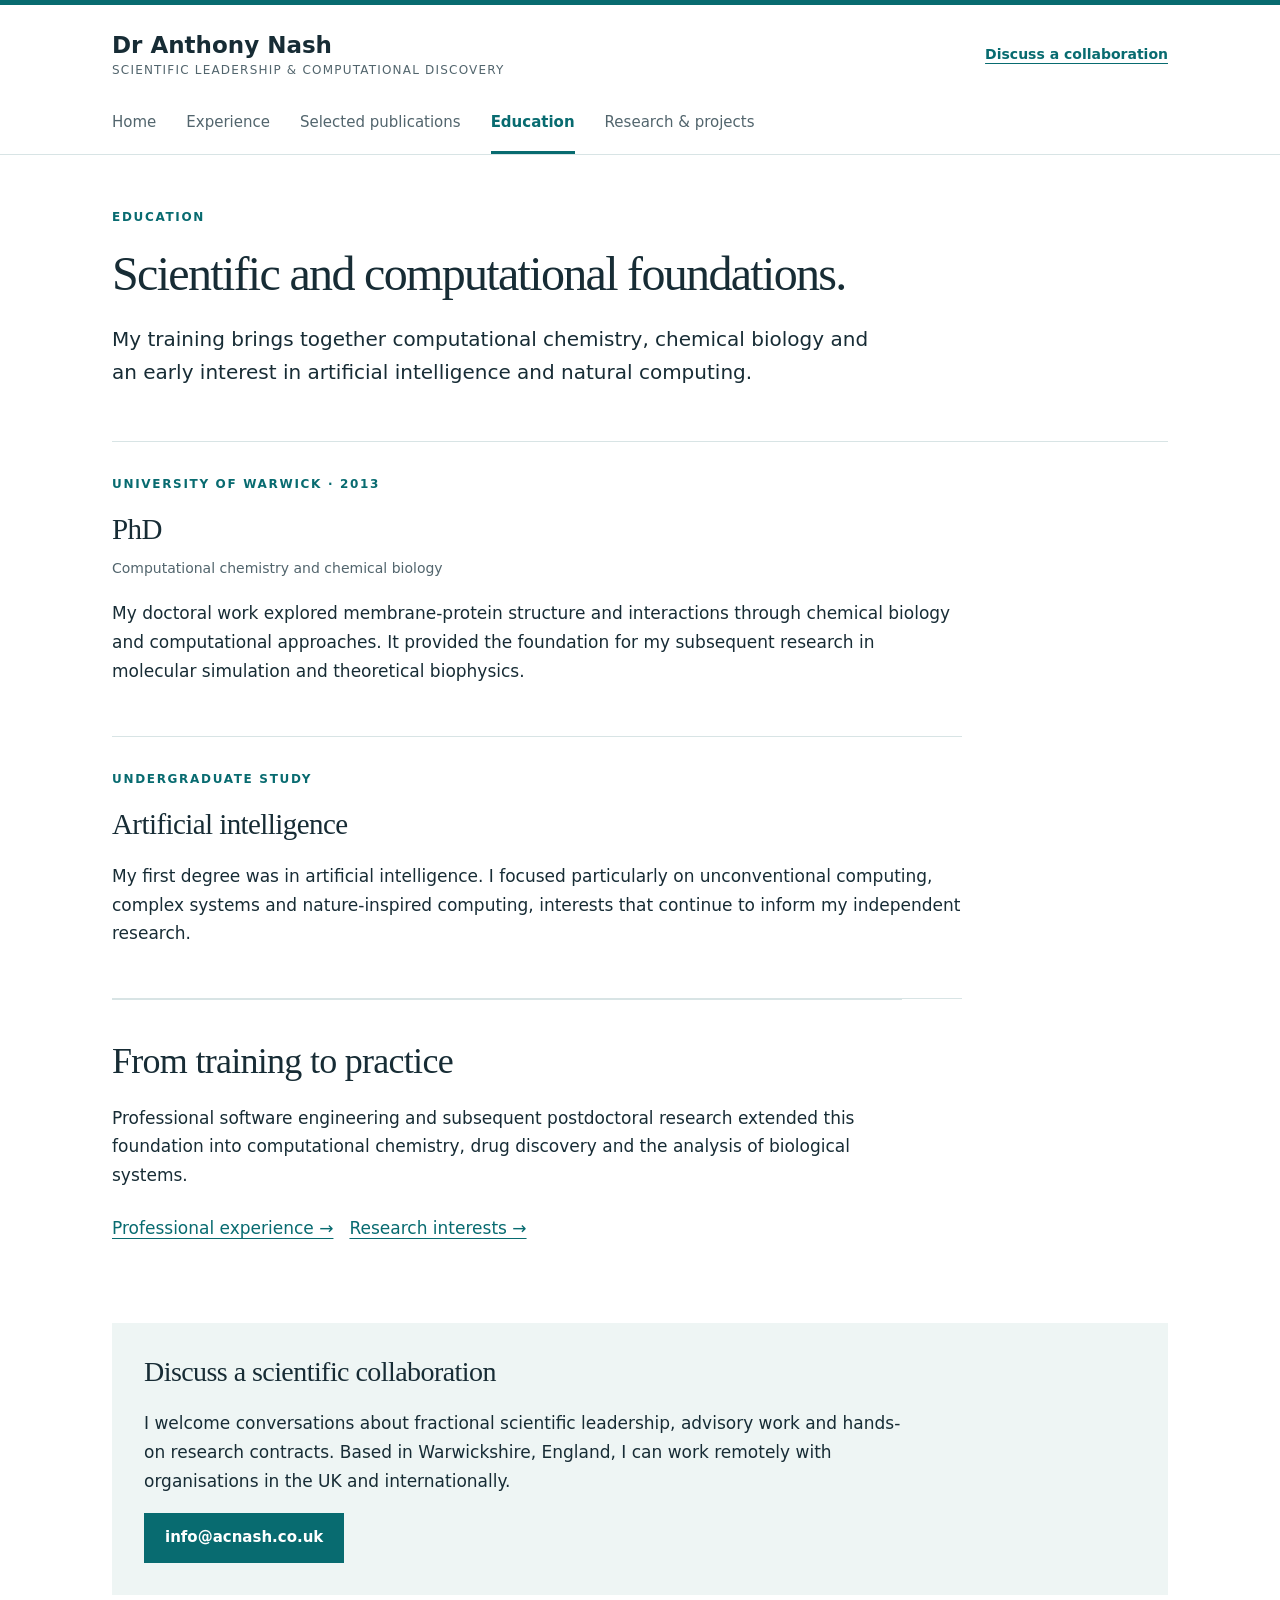
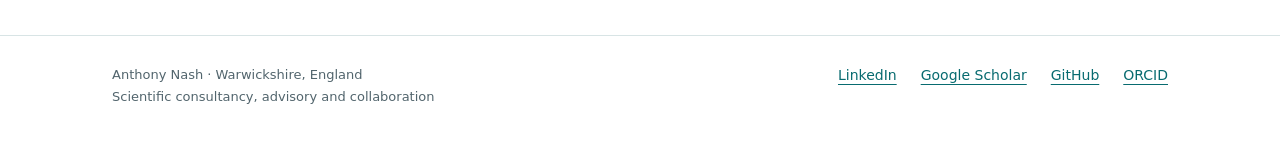
==== education.html @ c93e194e "Restructure research homepage into professional CV portfolio" ====
<!doctype html>
<html lang="en-GB"><head><meta charset="utf-8"><meta name="viewport" content="width=device-width, initial-scale=1">
<meta name="google-site-verification" content="pUQUqC7unUI2fWtByzZLzYiBhMAr6poU5VL-ZXD7ToI">
<title>Education | Dr Anthony Nash</title><meta name="description" content="Education and scientific foundations of Dr Anthony Nash: Warwick PhD, computational chemistry, chemical biology and artificial intelligence.">
<link rel="canonical" href="https://acnash.github.io/education.html"><link rel="stylesheet" href="assets/site.css">
<meta property="og:title" content="Education | Dr Anthony Nash"><meta property="og:description" content="Education and scientific foundations of Dr Anthony Nash: Warwick PhD, computational chemistry, chemical biology and artificial intelligence."><meta property="og:type" content="website"><meta property="og:url" content="https://acnash.github.io/education.html">
</head><body><a class="skip" href="#main">Skip to content</a>
<header class="site-header"><div class="wrap"><div class="topline"><a class="brand" href="index.html">Dr Anthony Nash<small>Scientific leadership &amp; computational discovery</small></a><a class="contact-link" href="mailto:info@acnash.co.uk">Discuss a collaboration</a></div><nav class="primary-nav" aria-label="Main navigation"><a href="index.html">Home</a><a href="experience.html">Experience</a><a href="publications.html">Selected publications</a><a href="education.html" aria-current="page">Education</a><a href="research.html">Research & projects</a></nav></div></header>
<main class="wrap" id="main"><header class="page-intro"><p class="eyebrow">Education</p><h1>Scientific and computational foundations.</h1><p class="lead">My training brings together computational chemistry, chemical biology and an early interest in artificial intelligence and natural computing.</p></header><article class="education-record"><p class="eyebrow">University of Warwick · 2013</p><h2>PhD</h2><p class="meta">Computational chemistry and chemical biology</p><p>My doctoral work explored membrane-protein structure and interactions through chemical biology and computational approaches. It provided the foundation for my subsequent research in molecular simulation and theoretical biophysics.</p></article><article class="education-record"><p class="eyebrow">Undergraduate study</p><h2>Artificial intelligence</h2><p>My first degree was in artificial intelligence. I focused particularly on unconventional computing, complex systems and nature-inspired computing, interests that continue to inform my independent research.</p></article><section class="section reading"><h2>From training to practice</h2><p>Professional software engineering and subsequent postdoctoral research extended this foundation into computational chemistry, drug discovery and the analysis of biological systems.</p><div class="actions"><a href="experience.html">Professional experience →</a><a href="research.html">Research interests →</a></div></section><section class="contact-panel" id="contact"><h2>Discuss a scientific collaboration</h2><p>I welcome conversations about fractional scientific leadership, advisory work and hands-on research contracts. Based in Warwickshire, England, I can work remotely with organisations in the UK and internationally.</p><a class="button" href="mailto:info@acnash.co.uk">info@acnash.co.uk</a></section></main>
<footer class="site-footer"><div class="wrap"><p>Anthony Nash · Warwickshire, England<br>Scientific consultancy, advisory and collaboration</p><div class="profiles"><a href="https://www.linkedin.com/in/dr-anthony-nash-7050078/">LinkedIn</a><a href="https://scholar.google.com/citations?user=MZcEEh0AAAAJ&amp;hl=en">Google Scholar</a><a href="https://github.com/acnash">GitHub</a><a href="https://orcid.org/0000-0001-8212-0302">ORCID</a></div></div></footer>
</body></html>
---- assets/site.css ----
:root{color-scheme:light;--ink:#172c35;--muted:#52656d;--teal:#086b70;--line:#d8e4e5;--wash:#eef5f4;--paper:#fff;--serif:Georgia,'Times New Roman',serif;--sans:system-ui,-apple-system,'Segoe UI',sans-serif}
*{box-sizing:border-box}html{scroll-padding-top:120px}body{margin:0;background:var(--paper);color:var(--ink);font:17px/1.7 var(--sans)}a{color:var(--teal);text-underline-offset:4px}a:hover{color:#123e47}a:focus-visible,button:focus-visible{outline:3px solid #a95420;outline-offset:5px}p{margin:0 0 18px}h1,h2,h3{font-weight:500;line-height:1.2;margin:0 0 20px}h1,h2{font-family:var(--serif)}h1{font-size:clamp(36px,5vw,59px);letter-spacing:-.035em}h2{font-size:clamp(28px,3vw,36px);letter-spacing:-.02em}h3{font-size:21px;font-weight:650;line-height:1.4}ul{padding-left:22px}li{margin-bottom:9px}.wrap{max-width:1120px;margin:auto;padding:0 32px}.site-header{background:#fff;border-top:5px solid var(--teal);border-bottom:1px solid var(--line)}.topline{display:flex;align-items:center;justify-content:space-between;gap:24px;padding-top:24px;padding-bottom:20px}.brand{text-decoration:none;color:var(--ink);font:600 23px/1.4 var(--sans)}.brand small{display:block;font:12px/1.6 var(--sans);letter-spacing:.1em;text-transform:uppercase;color:var(--muted)}.contact-link{font-size:14px;font-weight:600}.primary-nav{display:flex;flex-wrap:wrap;gap:8px 30px;padding-bottom:0}.primary-nav a{font-size:15px;text-decoration:none;padding:10px 0 15px;border-bottom:3px solid transparent;color:var(--muted)}.primary-nav a:hover{color:var(--teal)}.primary-nav a[aria-current=page]{border-color:var(--teal);color:var(--teal);font-weight:700}.skip{position:absolute;left:20px;top:-100px;background:white;padding:12px;z-index:10}.skip:focus{top:8px}.hero{display:grid;grid-template-columns:minmax(0,1.7fr) minmax(230px,1fr);gap:64px;padding:64px 0 52px;align-items:start}.eyebrow{font-size:12px;text-transform:uppercase;letter-spacing:.14em;color:var(--teal);font-weight:700;margin-bottom:18px}.lead{font-size:20px;line-height:1.65;max-width:760px}.hero aside{background:var(--wash);padding:28px 30px;border-top:3px solid var(--teal)}.hero aside h2{font-size:27px}.hero aside p{font-size:15px}.hero aside dl{margin:0}.hero aside dt{font-size:12px;text-transform:uppercase;letter-spacing:.07em;color:var(--muted);margin-top:19px}.hero aside dd{font-size:17px;margin:4px 0 0;font-weight:600}.actions{display:flex;gap:16px;align-items:center;flex-wrap:wrap;margin-top:24px}.button{display:inline-block;background:var(--teal);color:white;text-decoration:none;padding:11px 20px;font-size:15px;font-weight:600;border:1px solid var(--teal)}.button:hover{background:#134d53;color:white}.button.secondary{background:transparent;color:var(--teal)}.section{padding:40px 0;border-top:1px solid var(--line)}.section-heading{display:flex;align-items:baseline;justify-content:space-between;gap:22px}.section-heading a{font-size:14px;white-space:nowrap}.columns{display:grid;grid-template-columns:repeat(3,minmax(0,1fr));gap:32px}.columns p{font-size:16px}.columns h3{font-size:19px}.number{font-size:12px;color:var(--teal);font-weight:700;letter-spacing:.1em;display:block;margin-bottom:12px}.feature{display:grid;grid-template-columns:1fr 1fr;gap:40px;align-items:start}.feature h3{font:500 27px/1.35 var(--serif)}.feature p{font-size:16px}.meta{font-size:14px!important;color:var(--muted)}video{display:block;width:100%;height:auto;background:#071426;border-radius:2px}figure{margin:0}figcaption{font-size:13px;color:var(--muted);line-height:1.6;margin-top:12px}.profiles{display:flex;gap:12px 24px;flex-wrap:wrap;font-size:14px}.page-intro{padding:52px 0 34px;border-bottom:1px solid var(--line)}.page-intro h1{font-size:48px}.page-intro p{max-width:780px}.role{display:grid;grid-template-columns:240px 1fr;gap:40px;padding:32px 0;border-bottom:1px solid var(--line)}.role h3{margin-bottom:8px}.role .organisation{font-size:16px;color:var(--teal);font-weight:650}.role .role-note{font-size:14px;color:var(--muted)}.role p:last-child,.role ul:last-child{margin-bottom:0}.role ul{margin-top:12px}.section-label{padding-top:42px;font-size:27px}.reading{max-width:790px}.publication-list{list-style:none;padding:0;margin:0}.publication-list li{display:grid;grid-template-columns:62px 1fr;gap:22px;padding:29px 0;border-bottom:1px solid var(--line);margin:0}.pub-num{font:26px var(--serif);color:#7b9298;padding-top:6px}.publication-list h2{font-size:25px;margin:10px 0 12px;line-height:1.35}.publication-list h2 a{color:var(--ink);text-decoration:none}.publication-list h2 a:hover{text-decoration:underline;color:var(--teal)}.publication-list p{margin-bottom:10px;font-size:16px}.pub-top{display:flex;gap:12px;flex-wrap:wrap;align-items:center;font-size:14px;color:var(--muted)}.badge{display:inline-block;background:var(--wash);color:#075359;font-size:12px;padding:3px 9px;font-weight:650}.publication-list .authors{font-size:14px;color:var(--muted)}.paper-link{font-size:14px;font-weight:600}.research-block{padding:32px 0;border-bottom:1px solid var(--line)}.research-block h2{font-size:29px}.research-block p{max-width:820px}.wide-video{max-width:900px;margin:28px 0}.contact-panel{padding:32px;background:var(--wash);margin:40px 0}.contact-panel h2{font-size:28px}.contact-panel p{max-width:760px}.site-footer{border-top:1px solid var(--line);padding:28px 0 38px;font-size:13px;color:var(--muted);margin-top:24px}.site-footer .wrap{display:flex;justify-content:space-between;gap:24px;flex-wrap:wrap}.site-footer p{margin:0}.quiet{color:var(--muted);font-size:14px}.education-record{padding:32px 0;border-bottom:1px solid var(--line);max-width:850px}.education-record h2{font-size:29px}.education-record .meta{margin-top:-10px}.anchor-target{scroll-margin-top:20px}
@media(max-width:800px){.hero{gap:28px;grid-template-columns:1.4fr 1fr}.role{grid-template-columns:190px 1fr;gap:24px}.columns{gap:20px}.feature{gap:26px}.wrap{padding:0 24px}}
@media(max-width:620px){body{font-size:16px}.wrap{padding:0 21px}.topline{align-items:start;padding-top:19px;gap:12px}.brand{font-size:21px}.brand small{font-size:10px;letter-spacing:.07em}.contact-link{font-size:12px;max-width:95px;text-align:right}.primary-nav{gap:0 22px}.primary-nav a{font-size:14px;padding:10px 0}.hero{grid-template-columns:1fr;padding-top:36px;gap:28px}.hero h1{font-size:39px}.hero aside{padding:22px}.lead{font-size:18px}.columns,.feature,.role{grid-template-columns:1fr}.columns{gap:18px}.section{padding:30px 0}.section-heading{display:block}.section-heading a{display:inline-block;margin-bottom:18px}.page-intro{padding-top:36px}.page-intro h1{font-size:38px}.role{gap:10px;padding:25px 0}.role h3{margin-bottom:3px}.publication-list li{grid-template-columns:30px 1fr;gap:12px}.publication-list h2{font-size:22px}.pub-num{font-size:21px}.contact-panel{padding:24px}.site-footer .wrap{gap:15px}}
@media(prefers-reduced-motion:reduce){html{scroll-behavior:auto}}
@media print{.primary-nav,.contact-link,.actions,.skip,video{display:none}.wrap{max-width:none;padding:0}.site-header{border-top:0}.hero{padding:24px 0}.section,.role{break-inside:avoid}a{color:#111;text-decoration:none}body{font-size:11pt}.site-footer{font-size:9pt}.page-intro h1{font-size:30pt}}
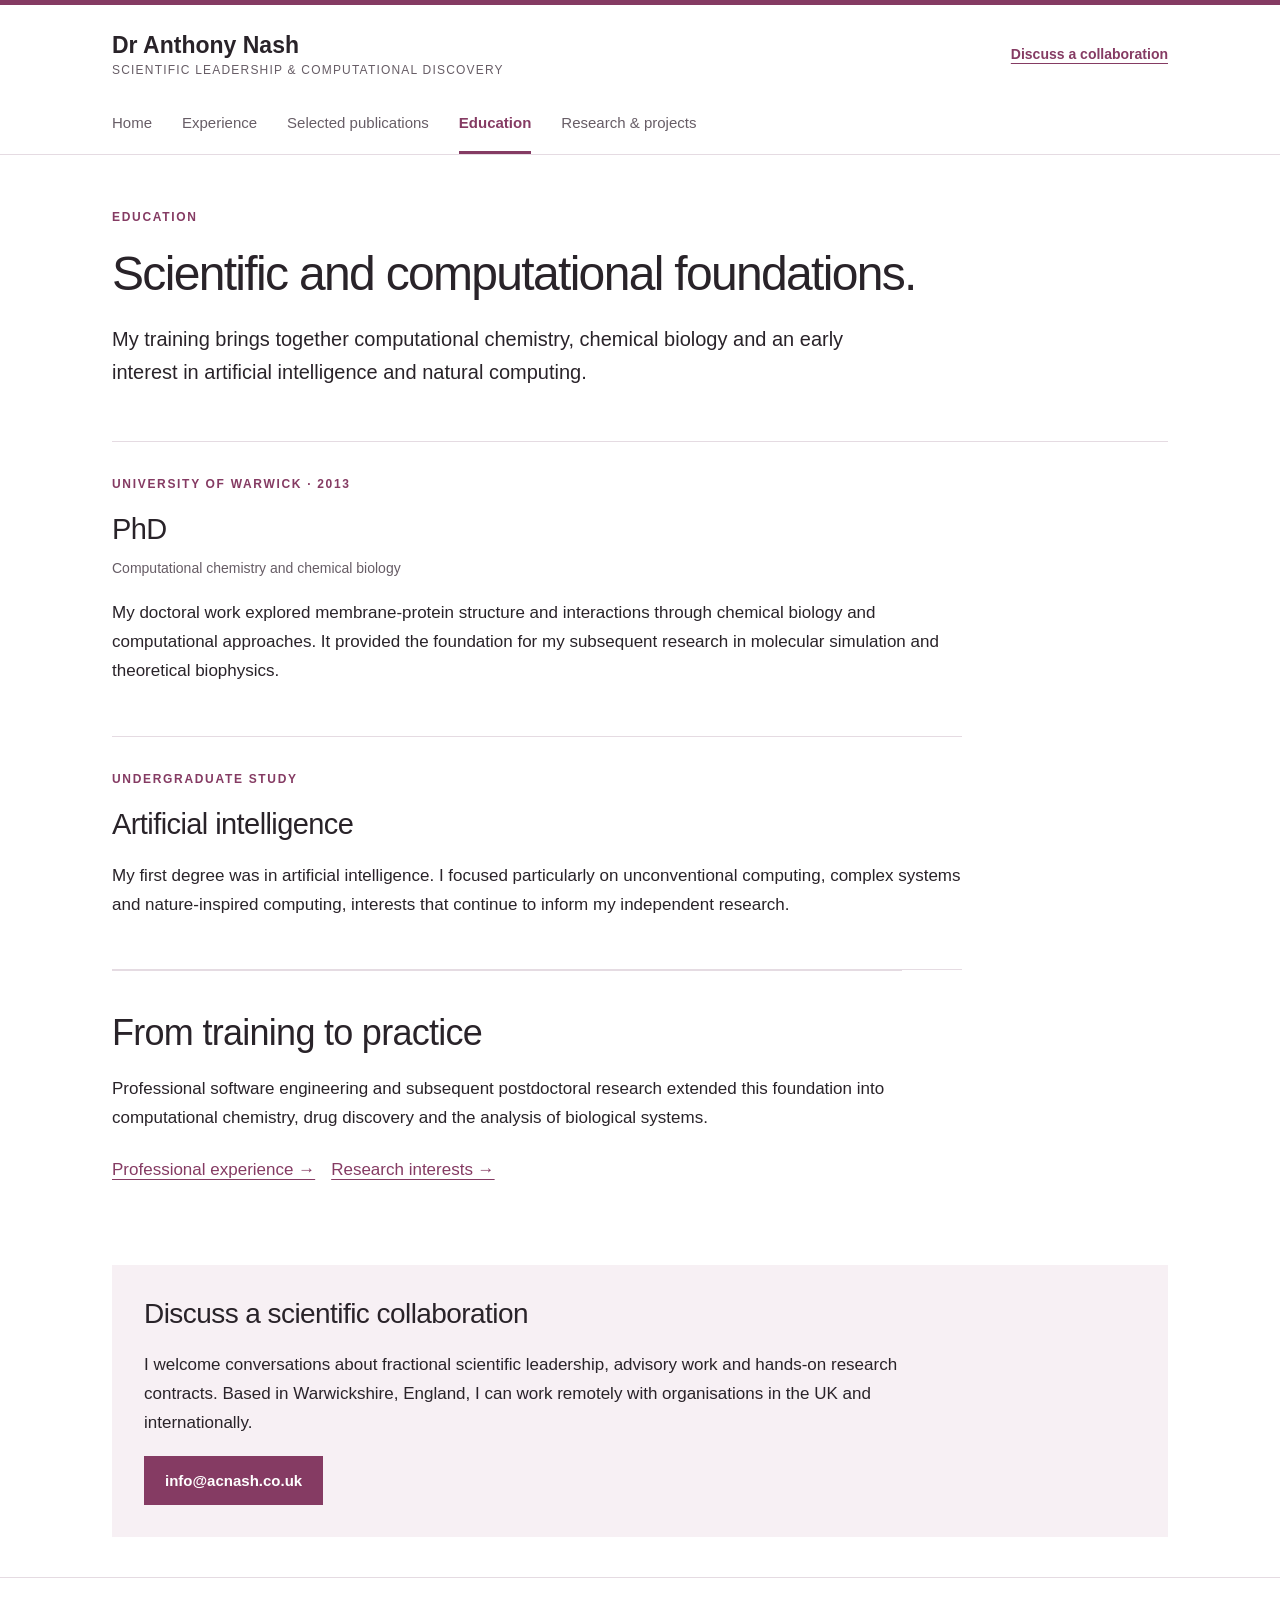
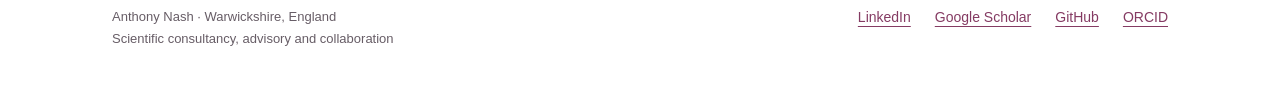
==== commit 3c42b66f: "Refresh cached styles across portfolio pages" ====
--- a/education.html
+++ b/education.html
@@ -2,7 +2,7 @@
 <html lang="en-GB"><head><meta charset="utf-8"><meta name="viewport" content="width=device-width, initial-scale=1">
 <meta name="google-site-verification" content="pUQUqC7unUI2fWtByzZLzYiBhMAr6poU5VL-ZXD7ToI">
 <title>Education | Dr Anthony Nash</title><meta name="description" content="Education and scientific foundations of Dr Anthony Nash: Warwick PhD, computational chemistry, chemical biology and artificial intelligence.">
-<link rel="canonical" href="https://acnash.github.io/education.html"><link rel="stylesheet" href="assets/site.css">
+<link rel="canonical" href="https://acnash.github.io/education.html"><link rel="stylesheet" href="assets/site.css?v=20261117-plum">
 <meta property="og:title" content="Education | Dr Anthony Nash"><meta property="og:description" content="Education and scientific foundations of Dr Anthony Nash: Warwick PhD, computational chemistry, chemical biology and artificial intelligence."><meta property="og:type" content="website"><meta property="og:url" content="https://acnash.github.io/education.html">
 </head><body><a class="skip" href="#main">Skip to content</a>
 <header class="site-header"><div class="wrap"><div class="topline"><a class="brand" href="index.html">Dr Anthony Nash<small>Scientific leadership &amp; computational discovery</small></a><a class="contact-link" href="mailto:info@acnash.co.uk">Discuss a collaboration</a></div><nav class="primary-nav" aria-label="Main navigation"><a href="index.html">Home</a><a href="experience.html">Experience</a><a href="publications.html">Selected publications</a><a href="education.html" aria-current="page">Education</a><a href="research.html">Research & projects</a></nav></div></header>
--- a/assets/site.css
+++ b/assets/site.css
@@ -1,5 +1,5 @@
-:root{color-scheme:light;--ink:#172c35;--muted:#52656d;--teal:#086b70;--line:#d8e4e5;--wash:#eef5f4;--paper:#fff;--serif:Georgia,'Times New Roman',serif;--sans:system-ui,-apple-system,'Segoe UI',sans-serif}
-*{box-sizing:border-box}html{scroll-padding-top:120px}body{margin:0;background:var(--paper);color:var(--ink);font:17px/1.7 var(--sans)}a{color:var(--teal);text-underline-offset:4px}a:hover{color:#123e47}a:focus-visible,button:focus-visible{outline:3px solid #a95420;outline-offset:5px}p{margin:0 0 18px}h1,h2,h3{font-weight:500;line-height:1.2;margin:0 0 20px}h1,h2{font-family:var(--serif)}h1{font-size:clamp(36px,5vw,59px);letter-spacing:-.035em}h2{font-size:clamp(28px,3vw,36px);letter-spacing:-.02em}h3{font-size:21px;font-weight:650;line-height:1.4}ul{padding-left:22px}li{margin-bottom:9px}.wrap{max-width:1120px;margin:auto;padding:0 32px}.site-header{background:#fff;border-top:5px solid var(--teal);border-bottom:1px solid var(--line)}.topline{display:flex;align-items:center;justify-content:space-between;gap:24px;padding-top:24px;padding-bottom:20px}.brand{text-decoration:none;color:var(--ink);font:600 23px/1.4 var(--sans)}.brand small{display:block;font:12px/1.6 var(--sans);letter-spacing:.1em;text-transform:uppercase;color:var(--muted)}.contact-link{font-size:14px;font-weight:600}.primary-nav{display:flex;flex-wrap:wrap;gap:8px 30px;padding-bottom:0}.primary-nav a{font-size:15px;text-decoration:none;padding:10px 0 15px;border-bottom:3px solid transparent;color:var(--muted)}.primary-nav a:hover{color:var(--teal)}.primary-nav a[aria-current=page]{border-color:var(--teal);color:var(--teal);font-weight:700}.skip{position:absolute;left:20px;top:-100px;background:white;padding:12px;z-index:10}.skip:focus{top:8px}.hero{display:grid;grid-template-columns:minmax(0,1.7fr) minmax(230px,1fr);gap:64px;padding:64px 0 52px;align-items:start}.eyebrow{font-size:12px;text-transform:uppercase;letter-spacing:.14em;color:var(--teal);font-weight:700;margin-bottom:18px}.lead{font-size:20px;line-height:1.65;max-width:760px}.hero aside{background:var(--wash);padding:28px 30px;border-top:3px solid var(--teal)}.hero aside h2{font-size:27px}.hero aside p{font-size:15px}.hero aside dl{margin:0}.hero aside dt{font-size:12px;text-transform:uppercase;letter-spacing:.07em;color:var(--muted);margin-top:19px}.hero aside dd{font-size:17px;margin:4px 0 0;font-weight:600}.actions{display:flex;gap:16px;align-items:center;flex-wrap:wrap;margin-top:24px}.button{display:inline-block;background:var(--teal);color:white;text-decoration:none;padding:11px 20px;font-size:15px;font-weight:600;border:1px solid var(--teal)}.button:hover{background:#134d53;color:white}.button.secondary{background:transparent;color:var(--teal)}.section{padding:40px 0;border-top:1px solid var(--line)}.section-heading{display:flex;align-items:baseline;justify-content:space-between;gap:22px}.section-heading a{font-size:14px;white-space:nowrap}.columns{display:grid;grid-template-columns:repeat(3,minmax(0,1fr));gap:32px}.columns p{font-size:16px}.columns h3{font-size:19px}.number{font-size:12px;color:var(--teal);font-weight:700;letter-spacing:.1em;display:block;margin-bottom:12px}.feature{display:grid;grid-template-columns:1fr 1fr;gap:40px;align-items:start}.feature h3{font:500 27px/1.35 var(--serif)}.feature p{font-size:16px}.meta{font-size:14px!important;color:var(--muted)}video{display:block;width:100%;height:auto;background:#071426;border-radius:2px}figure{margin:0}figcaption{font-size:13px;color:var(--muted);line-height:1.6;margin-top:12px}.profiles{display:flex;gap:12px 24px;flex-wrap:wrap;font-size:14px}.page-intro{padding:52px 0 34px;border-bottom:1px solid var(--line)}.page-intro h1{font-size:48px}.page-intro p{max-width:780px}.role{display:grid;grid-template-columns:240px 1fr;gap:40px;padding:32px 0;border-bottom:1px solid var(--line)}.role h3{margin-bottom:8px}.role .organisation{font-size:16px;color:var(--teal);font-weight:650}.role .role-note{font-size:14px;color:var(--muted)}.role p:last-child,.role ul:last-child{margin-bottom:0}.role ul{margin-top:12px}.section-label{padding-top:42px;font-size:27px}.reading{max-width:790px}.publication-list{list-style:none;padding:0;margin:0}.publication-list li{display:grid;grid-template-columns:62px 1fr;gap:22px;padding:29px 0;border-bottom:1px solid var(--line);margin:0}.pub-num{font:26px var(--serif);color:#7b9298;padding-top:6px}.publication-list h2{font-size:25px;margin:10px 0 12px;line-height:1.35}.publication-list h2 a{color:var(--ink);text-decoration:none}.publication-list h2 a:hover{text-decoration:underline;color:var(--teal)}.publication-list p{margin-bottom:10px;font-size:16px}.pub-top{display:flex;gap:12px;flex-wrap:wrap;align-items:center;font-size:14px;color:var(--muted)}.badge{display:inline-block;background:var(--wash);color:#075359;font-size:12px;padding:3px 9px;font-weight:650}.publication-list .authors{font-size:14px;color:var(--muted)}.paper-link{font-size:14px;font-weight:600}.research-block{padding:32px 0;border-bottom:1px solid var(--line)}.research-block h2{font-size:29px}.research-block p{max-width:820px}.wide-video{max-width:900px;margin:28px 0}.contact-panel{padding:32px;background:var(--wash);margin:40px 0}.contact-panel h2{font-size:28px}.contact-panel p{max-width:760px}.site-footer{border-top:1px solid var(--line);padding:28px 0 38px;font-size:13px;color:var(--muted);margin-top:24px}.site-footer .wrap{display:flex;justify-content:space-between;gap:24px;flex-wrap:wrap}.site-footer p{margin:0}.quiet{color:var(--muted);font-size:14px}.education-record{padding:32px 0;border-bottom:1px solid var(--line);max-width:850px}.education-record h2{font-size:29px}.education-record .meta{margin-top:-10px}.anchor-target{scroll-margin-top:20px}
+:root{color-scheme:light;--ink:#292329;--muted:#675d66;--accent:#853b63;--line:#e5dbe2;--wash:#f7f0f4;--paper:#fff;--sans:'Helvetica Neue',Helvetica,Arial,sans-serif}
+*{box-sizing:border-box}html{scroll-padding-top:120px}body{margin:0;background:var(--paper);color:var(--ink);font:17px/1.7 var(--sans)}a{color:var(--accent);text-underline-offset:4px}a:hover{color:#602543}a:focus-visible,button:focus-visible{outline:3px solid #a74b7d;outline-offset:5px}p{margin:0 0 18px}h1,h2,h3{font-weight:500;line-height:1.2;margin:0 0 20px}h1,h2{font-family:var(--sans)}h1{font-size:clamp(36px,5vw,59px);letter-spacing:-.035em}h2{font-size:clamp(28px,3vw,36px);letter-spacing:-.02em}h3{font-size:21px;font-weight:600;line-height:1.4}ul{padding-left:22px}li{margin-bottom:9px}.wrap{max-width:1120px;margin:auto;padding:0 32px}.site-header{background:#fff;border-top:5px solid var(--accent);border-bottom:1px solid var(--line)}.topline{display:flex;align-items:center;justify-content:space-between;gap:24px;padding-top:24px;padding-bottom:20px}.brand{text-decoration:none;color:var(--ink);font:600 23px/1.4 var(--sans)}.brand small{display:block;font:12px/1.6 var(--sans);letter-spacing:.1em;text-transform:uppercase;color:var(--muted)}.contact-link{font-size:14px;font-weight:600}.primary-nav{display:flex;flex-wrap:wrap;gap:8px 30px;padding-bottom:0}.primary-nav a{font-size:15px;text-decoration:none;padding:10px 0 15px;border-bottom:3px solid transparent;color:var(--muted)}.primary-nav a:hover{color:var(--accent)}.primary-nav a[aria-current=page]{border-color:var(--accent);color:var(--accent);font-weight:700}.skip{position:absolute;left:20px;top:-100px;background:white;padding:12px;z-index:10}.skip:focus{top:8px}.hero{display:grid;grid-template-columns:minmax(0,1.7fr) minmax(230px,1fr);gap:64px;padding:64px 0 52px;align-items:start}.eyebrow{font-size:12px;text-transform:uppercase;letter-spacing:.14em;color:var(--accent);font-weight:700;margin-bottom:18px}.lead{font-size:20px;line-height:1.65;max-width:760px}.hero aside{background:var(--wash);padding:28px 30px;border-top:3px solid var(--accent)}.hero aside h2{font-size:27px}.hero aside p{font-size:15px}.hero aside dl{margin:0}.hero aside dt{font-size:12px;text-transform:uppercase;letter-spacing:.07em;color:var(--muted);margin-top:19px}.hero aside dd{font-size:17px;margin:4px 0 0;font-weight:600}.actions{display:flex;gap:16px;align-items:center;flex-wrap:wrap;margin-top:24px}.button{display:inline-block;background:var(--accent);color:white;text-decoration:none;padding:11px 20px;font-size:15px;font-weight:600;border:1px solid var(--accent)}.button:hover{background:#602543;color:white}.button.secondary{background:transparent;color:var(--accent)}.section{padding:40px 0;border-top:1px solid var(--line)}.section-heading{display:flex;align-items:baseline;justify-content:space-between;gap:22px}.section-heading a{font-size:14px;white-space:nowrap}.columns{display:grid;grid-template-columns:repeat(3,minmax(0,1fr));gap:32px}.columns p{font-size:16px}.columns h3{font-size:19px}.number{font-size:12px;color:var(--accent);font-weight:700;letter-spacing:.1em;display:block;margin-bottom:12px}.feature{display:grid;grid-template-columns:1fr 1fr;gap:40px;align-items:start}.feature h3{font:500 27px/1.35 var(--sans)}.feature p{font-size:16px}.meta{font-size:14px!important;color:var(--muted)}video{display:block;width:100%;height:auto;background:#071426;border-radius:2px}figure{margin:0}figcaption{font-size:13px;color:var(--muted);line-height:1.6;margin-top:12px}.profiles{display:flex;gap:12px 24px;flex-wrap:wrap;font-size:14px}.page-intro{padding:52px 0 34px;border-bottom:1px solid var(--line)}.page-intro h1{font-size:48px}.page-intro p{max-width:780px}.role{display:grid;grid-template-columns:240px 1fr;gap:40px;padding:32px 0;border-bottom:1px solid var(--line)}.role h3{margin-bottom:8px}.role .organisation{font-size:16px;color:var(--accent);font-weight:600}.role .role-note{font-size:14px;color:var(--muted)}.role p:last-child,.role ul:last-child{margin-bottom:0}.role ul{margin-top:12px}.section-label{padding-top:42px;font-size:27px}.reading{max-width:790px}.publication-list{list-style:none;padding:0;margin:0}.publication-list li{display:grid;grid-template-columns:62px 1fr;gap:22px;padding:29px 0;border-bottom:1px solid var(--line);margin:0}.pub-num{font:26px var(--sans);color:#927b8b;padding-top:6px}.publication-list h2{font-size:25px;margin:10px 0 12px;line-height:1.35}.publication-list h2 a{color:var(--ink);text-decoration:none}.publication-list h2 a:hover{text-decoration:underline;color:var(--accent)}.publication-list p{margin-bottom:10px;font-size:16px}.pub-top{display:flex;gap:12px;flex-wrap:wrap;align-items:center;font-size:14px;color:var(--muted)}.badge{display:inline-block;background:var(--wash);color:#702e50;font-size:12px;padding:3px 9px;font-weight:600}.publication-list .authors{font-size:14px;color:var(--muted)}.paper-link{font-size:14px;font-weight:600}.research-block{padding:32px 0;border-bottom:1px solid var(--line)}.research-block h2{font-size:29px}.research-block p{max-width:820px}.wide-video{max-width:900px;margin:28px 0}.contact-panel{padding:32px;background:var(--wash);margin:40px 0}.contact-panel h2{font-size:28px}.contact-panel p{max-width:760px}.site-footer{border-top:1px solid var(--line);padding:28px 0 38px;font-size:13px;color:var(--muted);margin-top:24px}.site-footer .wrap{display:flex;justify-content:space-between;gap:24px;flex-wrap:wrap}.site-footer p{margin:0}.quiet{color:var(--muted);font-size:14px}.education-record{padding:32px 0;border-bottom:1px solid var(--line);max-width:850px}.education-record h2{font-size:29px}.education-record .meta{margin-top:-10px}.anchor-target{scroll-margin-top:20px}
 @media(max-width:800px){.hero{gap:28px;grid-template-columns:1.4fr 1fr}.role{grid-template-columns:190px 1fr;gap:24px}.columns{gap:20px}.feature{gap:26px}.wrap{padding:0 24px}}
 @media(max-width:620px){body{font-size:16px}.wrap{padding:0 21px}.topline{align-items:start;padding-top:19px;gap:12px}.brand{font-size:21px}.brand small{font-size:10px;letter-spacing:.07em}.contact-link{font-size:12px;max-width:95px;text-align:right}.primary-nav{gap:0 22px}.primary-nav a{font-size:14px;padding:10px 0}.hero{grid-template-columns:1fr;padding-top:36px;gap:28px}.hero h1{font-size:39px}.hero aside{padding:22px}.lead{font-size:18px}.columns,.feature,.role{grid-template-columns:1fr}.columns{gap:18px}.section{padding:30px 0}.section-heading{display:block}.section-heading a{display:inline-block;margin-bottom:18px}.page-intro{padding-top:36px}.page-intro h1{font-size:38px}.role{gap:10px;padding:25px 0}.role h3{margin-bottom:3px}.publication-list li{grid-template-columns:30px 1fr;gap:12px}.publication-list h2{font-size:22px}.pub-num{font-size:21px}.contact-panel{padding:24px}.site-footer .wrap{gap:15px}}
 @media(prefers-reduced-motion:reduce){html{scroll-behavior:auto}}
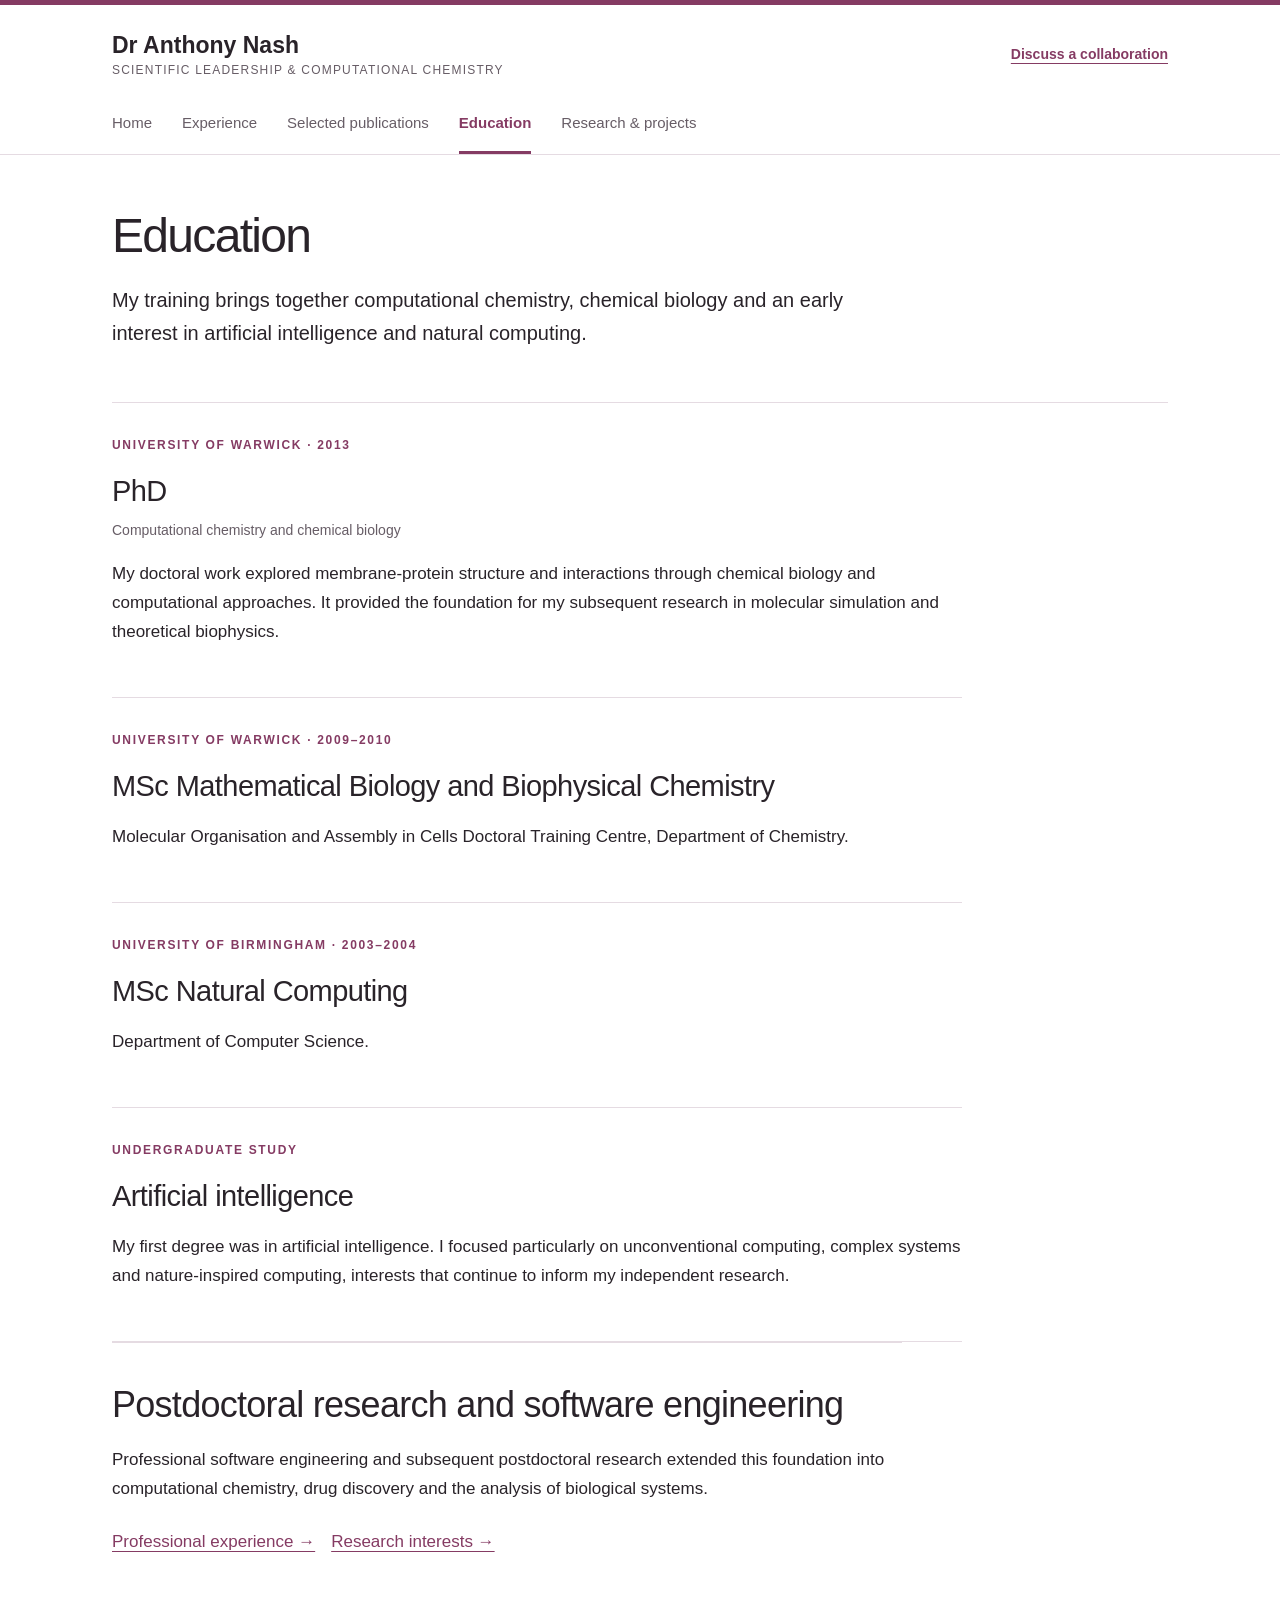
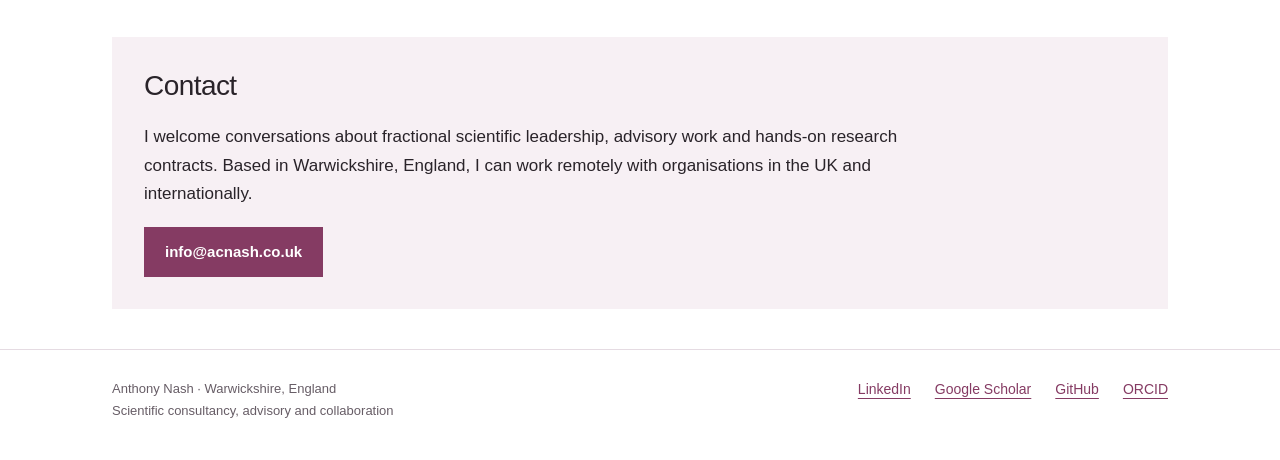
==== commit 6f0cb55a: "Simplify portfolio headings and add both MSc qualifications" ====
--- a/education.html
+++ b/education.html
@@ -1,11 +1,11 @@
 <!doctype html>
 <html lang="en-GB"><head><meta charset="utf-8"><meta name="viewport" content="width=device-width, initial-scale=1">
 <meta name="google-site-verification" content="pUQUqC7unUI2fWtByzZLzYiBhMAr6poU5VL-ZXD7ToI">
-<title>Education | Dr Anthony Nash</title><meta name="description" content="Education and scientific foundations of Dr Anthony Nash: Warwick PhD, computational chemistry, chemical biology and artificial intelligence.">
+<title>Education | Dr Anthony Nash</title><meta name="description" content="Education of Dr Anthony Nash: PhD, MSc Mathematical Biology and Biophysical Chemistry, MSc Natural Computing and undergraduate study in artificial intelligence.">
 <link rel="canonical" href="https://acnash.github.io/education.html"><link rel="stylesheet" href="assets/site.css?v=20261117-plum">
-<meta property="og:title" content="Education | Dr Anthony Nash"><meta property="og:description" content="Education and scientific foundations of Dr Anthony Nash: Warwick PhD, computational chemistry, chemical biology and artificial intelligence."><meta property="og:type" content="website"><meta property="og:url" content="https://acnash.github.io/education.html">
+<meta property="og:title" content="Education | Dr Anthony Nash"><meta property="og:description" content="Education of Dr Anthony Nash: PhD, MSc Mathematical Biology and Biophysical Chemistry, MSc Natural Computing and undergraduate study in artificial intelligence."><meta property="og:type" content="website"><meta property="og:url" content="https://acnash.github.io/education.html">
 </head><body><a class="skip" href="#main">Skip to content</a>
-<header class="site-header"><div class="wrap"><div class="topline"><a class="brand" href="index.html">Dr Anthony Nash<small>Scientific leadership &amp; computational discovery</small></a><a class="contact-link" href="mailto:info@acnash.co.uk">Discuss a collaboration</a></div><nav class="primary-nav" aria-label="Main navigation"><a href="index.html">Home</a><a href="experience.html">Experience</a><a href="publications.html">Selected publications</a><a href="education.html" aria-current="page">Education</a><a href="research.html">Research & projects</a></nav></div></header>
-<main class="wrap" id="main"><header class="page-intro"><p class="eyebrow">Education</p><h1>Scientific and computational foundations.</h1><p class="lead">My training brings together computational chemistry, chemical biology and an early interest in artificial intelligence and natural computing.</p></header><article class="education-record"><p class="eyebrow">University of Warwick · 2013</p><h2>PhD</h2><p class="meta">Computational chemistry and chemical biology</p><p>My doctoral work explored membrane-protein structure and interactions through chemical biology and computational approaches. It provided the foundation for my subsequent research in molecular simulation and theoretical biophysics.</p></article><article class="education-record"><p class="eyebrow">Undergraduate study</p><h2>Artificial intelligence</h2><p>My first degree was in artificial intelligence. I focused particularly on unconventional computing, complex systems and nature-inspired computing, interests that continue to inform my independent research.</p></article><section class="section reading"><h2>From training to practice</h2><p>Professional software engineering and subsequent postdoctoral research extended this foundation into computational chemistry, drug discovery and the analysis of biological systems.</p><div class="actions"><a href="experience.html">Professional experience →</a><a href="research.html">Research interests →</a></div></section><section class="contact-panel" id="contact"><h2>Discuss a scientific collaboration</h2><p>I welcome conversations about fractional scientific leadership, advisory work and hands-on research contracts. Based in Warwickshire, England, I can work remotely with organisations in the UK and internationally.</p><a class="button" href="mailto:info@acnash.co.uk">info@acnash.co.uk</a></section></main>
+<header class="site-header"><div class="wrap"><div class="topline"><a class="brand" href="index.html">Dr Anthony Nash<small>Scientific leadership &amp; computational chemistry</small></a><a class="contact-link" href="mailto:info@acnash.co.uk">Discuss a collaboration</a></div><nav class="primary-nav" aria-label="Main navigation"><a href="index.html">Home</a><a href="experience.html">Experience</a><a href="publications.html">Selected publications</a><a href="education.html" aria-current="page">Education</a><a href="research.html">Research & projects</a></nav></div></header>
+<main class="wrap" id="main"><header class="page-intro"><h1>Education</h1><p class="lead">My training brings together computational chemistry, chemical biology and an early interest in artificial intelligence and natural computing.</p></header><article class="education-record"><p class="eyebrow">University of Warwick · 2013</p><h2>PhD</h2><p class="meta">Computational chemistry and chemical biology</p><p>My doctoral work explored membrane-protein structure and interactions through chemical biology and computational approaches. It provided the foundation for my subsequent research in molecular simulation and theoretical biophysics.</p></article><article class="education-record"><p class="eyebrow">University of Warwick · 2009–2010</p><h2>MSc Mathematical Biology and Biophysical Chemistry</h2><p>Molecular Organisation and Assembly in Cells Doctoral Training Centre, Department of Chemistry.</p></article><article class="education-record"><p class="eyebrow">University of Birmingham · 2003–2004</p><h2>MSc Natural Computing</h2><p>Department of Computer Science.</p></article><article class="education-record"><p class="eyebrow">Undergraduate study</p><h2>Artificial intelligence</h2><p>My first degree was in artificial intelligence. I focused particularly on unconventional computing, complex systems and nature-inspired computing, interests that continue to inform my independent research.</p></article><section class="section reading"><h2>Postdoctoral research and software engineering</h2><p>Professional software engineering and subsequent postdoctoral research extended this foundation into computational chemistry, drug discovery and the analysis of biological systems.</p><div class="actions"><a href="experience.html">Professional experience →</a><a href="research.html">Research interests →</a></div></section><section class="contact-panel" id="contact"><h2>Contact</h2><p>I welcome conversations about fractional scientific leadership, advisory work and hands-on research contracts. Based in Warwickshire, England, I can work remotely with organisations in the UK and internationally.</p><a class="button" href="mailto:info@acnash.co.uk">info@acnash.co.uk</a></section></main>
 <footer class="site-footer"><div class="wrap"><p>Anthony Nash · Warwickshire, England<br>Scientific consultancy, advisory and collaboration</p><div class="profiles"><a href="https://www.linkedin.com/in/dr-anthony-nash-7050078/">LinkedIn</a><a href="https://scholar.google.com/citations?user=MZcEEh0AAAAJ&amp;hl=en">Google Scholar</a><a href="https://github.com/acnash">GitHub</a><a href="https://orcid.org/0000-0001-8212-0302">ORCID</a></div></div></footer>
 </body></html>
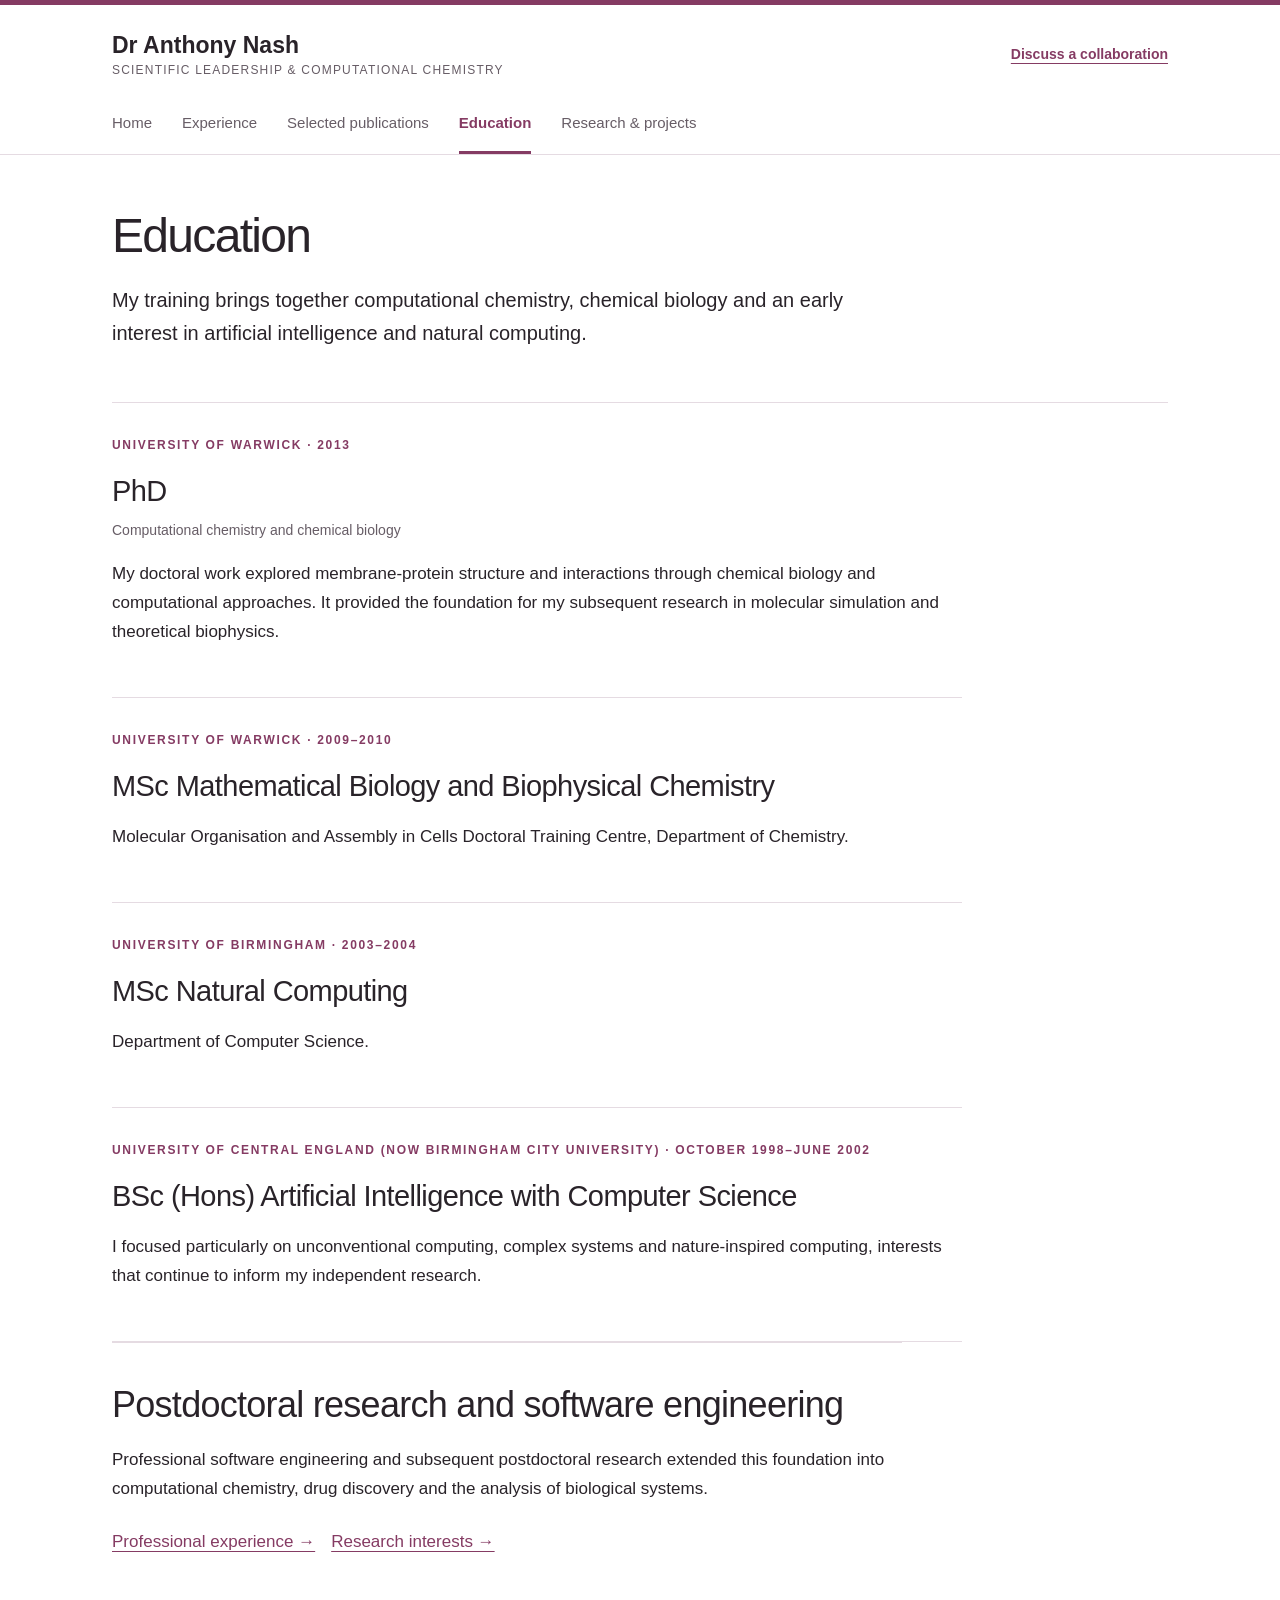
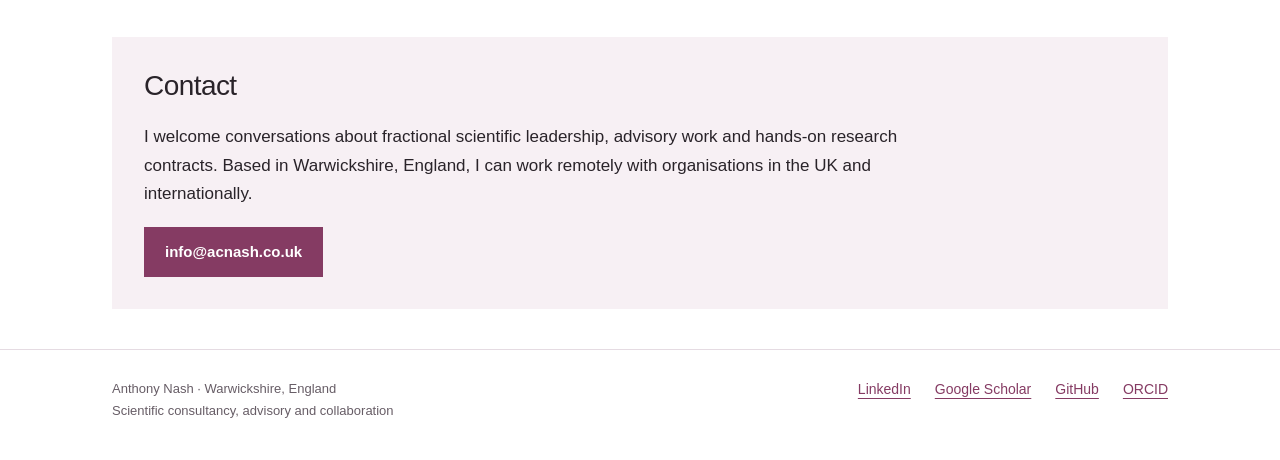
==== commit 3076f9f0: "Add confirmed undergraduate qualification and dates" ====
--- a/education.html
+++ b/education.html
@@ -6,6 +6,6 @@
 <meta property="og:title" content="Education | Dr Anthony Nash"><meta property="og:description" content="Education of Dr Anthony Nash: PhD, MSc Mathematical Biology and Biophysical Chemistry, MSc Natural Computing and undergraduate study in artificial intelligence."><meta property="og:type" content="website"><meta property="og:url" content="https://acnash.github.io/education.html">
 </head><body><a class="skip" href="#main">Skip to content</a>
 <header class="site-header"><div class="wrap"><div class="topline"><a class="brand" href="index.html">Dr Anthony Nash<small>Scientific leadership &amp; computational chemistry</small></a><a class="contact-link" href="mailto:info@acnash.co.uk">Discuss a collaboration</a></div><nav class="primary-nav" aria-label="Main navigation"><a href="index.html">Home</a><a href="experience.html">Experience</a><a href="publications.html">Selected publications</a><a href="education.html" aria-current="page">Education</a><a href="research.html">Research & projects</a></nav></div></header>
-<main class="wrap" id="main"><header class="page-intro"><h1>Education</h1><p class="lead">My training brings together computational chemistry, chemical biology and an early interest in artificial intelligence and natural computing.</p></header><article class="education-record"><p class="eyebrow">University of Warwick · 2013</p><h2>PhD</h2><p class="meta">Computational chemistry and chemical biology</p><p>My doctoral work explored membrane-protein structure and interactions through chemical biology and computational approaches. It provided the foundation for my subsequent research in molecular simulation and theoretical biophysics.</p></article><article class="education-record"><p class="eyebrow">University of Warwick · 2009–2010</p><h2>MSc Mathematical Biology and Biophysical Chemistry</h2><p>Molecular Organisation and Assembly in Cells Doctoral Training Centre, Department of Chemistry.</p></article><article class="education-record"><p class="eyebrow">University of Birmingham · 2003–2004</p><h2>MSc Natural Computing</h2><p>Department of Computer Science.</p></article><article class="education-record"><p class="eyebrow">Undergraduate study</p><h2>Artificial intelligence</h2><p>My first degree was in artificial intelligence. I focused particularly on unconventional computing, complex systems and nature-inspired computing, interests that continue to inform my independent research.</p></article><section class="section reading"><h2>Postdoctoral research and software engineering</h2><p>Professional software engineering and subsequent postdoctoral research extended this foundation into computational chemistry, drug discovery and the analysis of biological systems.</p><div class="actions"><a href="experience.html">Professional experience →</a><a href="research.html">Research interests →</a></div></section><section class="contact-panel" id="contact"><h2>Contact</h2><p>I welcome conversations about fractional scientific leadership, advisory work and hands-on research contracts. Based in Warwickshire, England, I can work remotely with organisations in the UK and internationally.</p><a class="button" href="mailto:info@acnash.co.uk">info@acnash.co.uk</a></section></main>
+<main class="wrap" id="main"><header class="page-intro"><h1>Education</h1><p class="lead">My training brings together computational chemistry, chemical biology and an early interest in artificial intelligence and natural computing.</p></header><article class="education-record"><p class="eyebrow">University of Warwick · 2013</p><h2>PhD</h2><p class="meta">Computational chemistry and chemical biology</p><p>My doctoral work explored membrane-protein structure and interactions through chemical biology and computational approaches. It provided the foundation for my subsequent research in molecular simulation and theoretical biophysics.</p></article><article class="education-record"><p class="eyebrow">University of Warwick · 2009–2010</p><h2>MSc Mathematical Biology and Biophysical Chemistry</h2><p>Molecular Organisation and Assembly in Cells Doctoral Training Centre, Department of Chemistry.</p></article><article class="education-record"><p class="eyebrow">University of Birmingham · 2003–2004</p><h2>MSc Natural Computing</h2><p>Department of Computer Science.</p></article><article class="education-record"><p class="eyebrow">University of Central England (now Birmingham City University) · October 1998–June 2002</p><h2>BSc (Hons) Artificial Intelligence with Computer Science</h2><p>I focused particularly on unconventional computing, complex systems and nature-inspired computing, interests that continue to inform my independent research.</p></article><section class="section reading"><h2>Postdoctoral research and software engineering</h2><p>Professional software engineering and subsequent postdoctoral research extended this foundation into computational chemistry, drug discovery and the analysis of biological systems.</p><div class="actions"><a href="experience.html">Professional experience →</a><a href="research.html">Research interests →</a></div></section><section class="contact-panel" id="contact"><h2>Contact</h2><p>I welcome conversations about fractional scientific leadership, advisory work and hands-on research contracts. Based in Warwickshire, England, I can work remotely with organisations in the UK and internationally.</p><a class="button" href="mailto:info@acnash.co.uk">info@acnash.co.uk</a></section></main>
 <footer class="site-footer"><div class="wrap"><p>Anthony Nash · Warwickshire, England<br>Scientific consultancy, advisory and collaboration</p><div class="profiles"><a href="https://www.linkedin.com/in/dr-anthony-nash-7050078/">LinkedIn</a><a href="https://scholar.google.com/citations?user=MZcEEh0AAAAJ&amp;hl=en">Google Scholar</a><a href="https://github.com/acnash">GitHub</a><a href="https://orcid.org/0000-0001-8212-0302">ORCID</a></div></div></footer>
 </body></html>
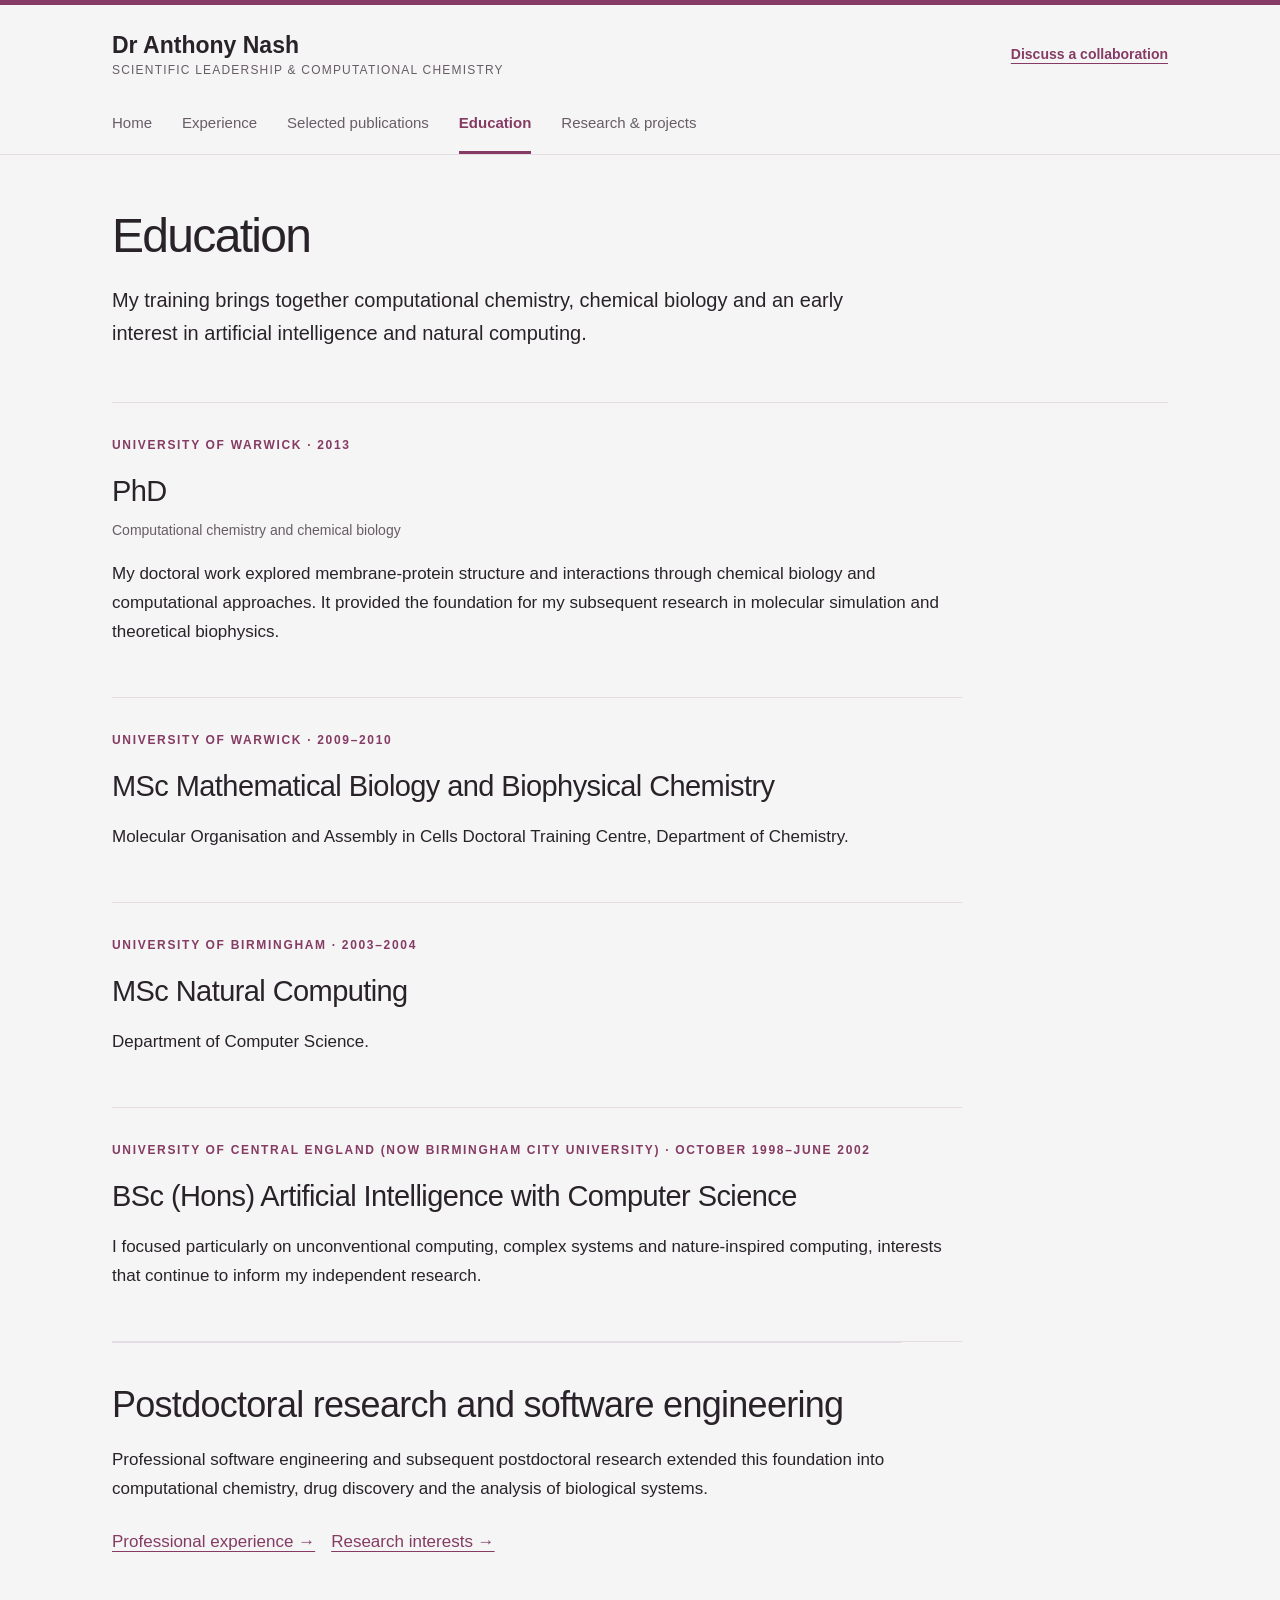
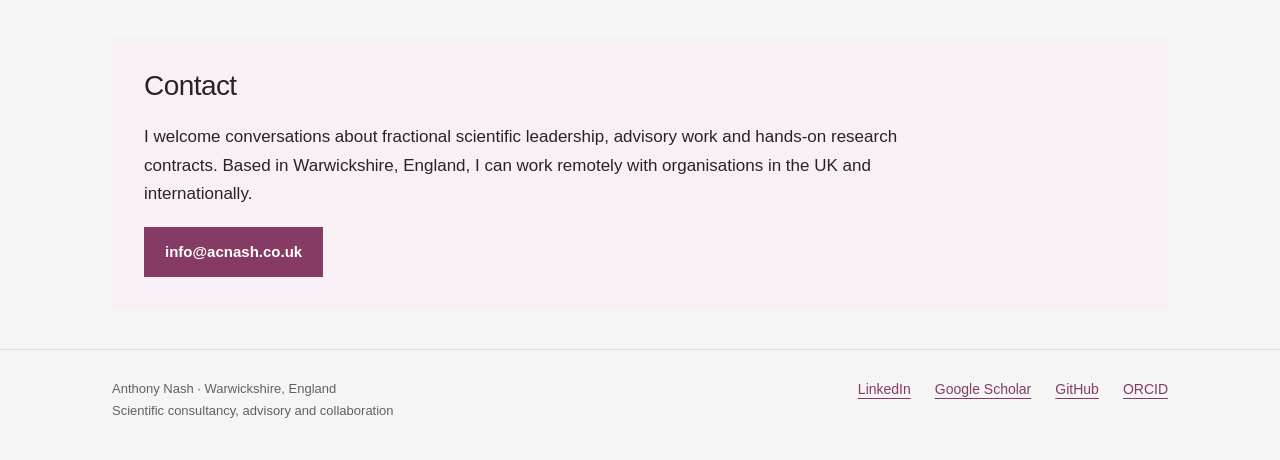
==== commit fb1b56c6: "Soften website background to very light grey" ====
--- a/education.html
+++ b/education.html
@@ -2,7 +2,7 @@
 <html lang="en-GB"><head><meta charset="utf-8"><meta name="viewport" content="width=device-width, initial-scale=1">
 <meta name="google-site-verification" content="pUQUqC7unUI2fWtByzZLzYiBhMAr6poU5VL-ZXD7ToI">
 <title>Education | Dr Anthony Nash</title><meta name="description" content="Education of Dr Anthony Nash: PhD, MSc Mathematical Biology and Biophysical Chemistry, MSc Natural Computing and undergraduate study in artificial intelligence.">
-<link rel="canonical" href="https://acnash.github.io/education.html"><link rel="stylesheet" href="assets/site.css?v=20261117-plum">
+<link rel="canonical" href="https://acnash.github.io/education.html"><link rel="stylesheet" href="assets/site.css?v=20261118-light-grey">
 <meta property="og:title" content="Education | Dr Anthony Nash"><meta property="og:description" content="Education of Dr Anthony Nash: PhD, MSc Mathematical Biology and Biophysical Chemistry, MSc Natural Computing and undergraduate study in artificial intelligence."><meta property="og:type" content="website"><meta property="og:url" content="https://acnash.github.io/education.html">
 </head><body><a class="skip" href="#main">Skip to content</a>
 <header class="site-header"><div class="wrap"><div class="topline"><a class="brand" href="index.html">Dr Anthony Nash<small>Scientific leadership &amp; computational chemistry</small></a><a class="contact-link" href="mailto:info@acnash.co.uk">Discuss a collaboration</a></div><nav class="primary-nav" aria-label="Main navigation"><a href="index.html">Home</a><a href="experience.html">Experience</a><a href="publications.html">Selected publications</a><a href="education.html" aria-current="page">Education</a><a href="research.html">Research & projects</a></nav></div></header>
--- a/assets/site.css
+++ b/assets/site.css
@@ -1,5 +1,5 @@
-:root{color-scheme:light;--ink:#292329;--muted:#675d66;--accent:#853b63;--line:#e5dbe2;--wash:#f7f0f4;--paper:#fff;--sans:'Helvetica Neue',Helvetica,Arial,sans-serif}
-*{box-sizing:border-box}html{scroll-padding-top:120px}body{margin:0;background:var(--paper);color:var(--ink);font:17px/1.7 var(--sans)}a{color:var(--accent);text-underline-offset:4px}a:hover{color:#602543}a:focus-visible,button:focus-visible{outline:3px solid #a74b7d;outline-offset:5px}p{margin:0 0 18px}h1,h2,h3{font-weight:500;line-height:1.2;margin:0 0 20px}h1,h2{font-family:var(--sans)}h1{font-size:clamp(36px,5vw,59px);letter-spacing:-.035em}h2{font-size:clamp(28px,3vw,36px);letter-spacing:-.02em}h3{font-size:21px;font-weight:600;line-height:1.4}ul{padding-left:22px}li{margin-bottom:9px}.wrap{max-width:1120px;margin:auto;padding:0 32px}.site-header{background:#fff;border-top:5px solid var(--accent);border-bottom:1px solid var(--line)}.topline{display:flex;align-items:center;justify-content:space-between;gap:24px;padding-top:24px;padding-bottom:20px}.brand{text-decoration:none;color:var(--ink);font:600 23px/1.4 var(--sans)}.brand small{display:block;font:12px/1.6 var(--sans);letter-spacing:.1em;text-transform:uppercase;color:var(--muted)}.contact-link{font-size:14px;font-weight:600}.primary-nav{display:flex;flex-wrap:wrap;gap:8px 30px;padding-bottom:0}.primary-nav a{font-size:15px;text-decoration:none;padding:10px 0 15px;border-bottom:3px solid transparent;color:var(--muted)}.primary-nav a:hover{color:var(--accent)}.primary-nav a[aria-current=page]{border-color:var(--accent);color:var(--accent);font-weight:700}.skip{position:absolute;left:20px;top:-100px;background:white;padding:12px;z-index:10}.skip:focus{top:8px}.hero{display:grid;grid-template-columns:minmax(0,1.7fr) minmax(230px,1fr);gap:64px;padding:64px 0 52px;align-items:start}.eyebrow{font-size:12px;text-transform:uppercase;letter-spacing:.14em;color:var(--accent);font-weight:700;margin-bottom:18px}.lead{font-size:20px;line-height:1.65;max-width:760px}.hero aside{background:var(--wash);padding:28px 30px;border-top:3px solid var(--accent)}.hero aside h2{font-size:27px}.hero aside p{font-size:15px}.hero aside dl{margin:0}.hero aside dt{font-size:12px;text-transform:uppercase;letter-spacing:.07em;color:var(--muted);margin-top:19px}.hero aside dd{font-size:17px;margin:4px 0 0;font-weight:600}.actions{display:flex;gap:16px;align-items:center;flex-wrap:wrap;margin-top:24px}.button{display:inline-block;background:var(--accent);color:white;text-decoration:none;padding:11px 20px;font-size:15px;font-weight:600;border:1px solid var(--accent)}.button:hover{background:#602543;color:white}.button.secondary{background:transparent;color:var(--accent)}.section{padding:40px 0;border-top:1px solid var(--line)}.section-heading{display:flex;align-items:baseline;justify-content:space-between;gap:22px}.section-heading a{font-size:14px;white-space:nowrap}.columns{display:grid;grid-template-columns:repeat(3,minmax(0,1fr));gap:32px}.columns p{font-size:16px}.columns h3{font-size:19px}.number{font-size:12px;color:var(--accent);font-weight:700;letter-spacing:.1em;display:block;margin-bottom:12px}.feature{display:grid;grid-template-columns:1fr 1fr;gap:40px;align-items:start}.feature h3{font:500 27px/1.35 var(--sans)}.feature p{font-size:16px}.meta{font-size:14px!important;color:var(--muted)}video{display:block;width:100%;height:auto;background:#071426;border-radius:2px}figure{margin:0}figcaption{font-size:13px;color:var(--muted);line-height:1.6;margin-top:12px}.profiles{display:flex;gap:12px 24px;flex-wrap:wrap;font-size:14px}.page-intro{padding:52px 0 34px;border-bottom:1px solid var(--line)}.page-intro h1{font-size:48px}.page-intro p{max-width:780px}.role{display:grid;grid-template-columns:240px 1fr;gap:40px;padding:32px 0;border-bottom:1px solid var(--line)}.role h3{margin-bottom:8px}.role .organisation{font-size:16px;color:var(--accent);font-weight:600}.role .role-note{font-size:14px;color:var(--muted)}.role p:last-child,.role ul:last-child{margin-bottom:0}.role ul{margin-top:12px}.section-label{padding-top:42px;font-size:27px}.reading{max-width:790px}.publication-list{list-style:none;padding:0;margin:0}.publication-list li{display:grid;grid-template-columns:62px 1fr;gap:22px;padding:29px 0;border-bottom:1px solid var(--line);margin:0}.pub-num{font:26px var(--sans);color:#927b8b;padding-top:6px}.publication-list h2{font-size:25px;margin:10px 0 12px;line-height:1.35}.publication-list h2 a{color:var(--ink);text-decoration:none}.publication-list h2 a:hover{text-decoration:underline;color:var(--accent)}.publication-list p{margin-bottom:10px;font-size:16px}.pub-top{display:flex;gap:12px;flex-wrap:wrap;align-items:center;font-size:14px;color:var(--muted)}.badge{display:inline-block;background:var(--wash);color:#702e50;font-size:12px;padding:3px 9px;font-weight:600}.publication-list .authors{font-size:14px;color:var(--muted)}.paper-link{font-size:14px;font-weight:600}.research-block{padding:32px 0;border-bottom:1px solid var(--line)}.research-block h2{font-size:29px}.research-block p{max-width:820px}.wide-video{max-width:900px;margin:28px 0}.contact-panel{padding:32px;background:var(--wash);margin:40px 0}.contact-panel h2{font-size:28px}.contact-panel p{max-width:760px}.site-footer{border-top:1px solid var(--line);padding:28px 0 38px;font-size:13px;color:var(--muted);margin-top:24px}.site-footer .wrap{display:flex;justify-content:space-between;gap:24px;flex-wrap:wrap}.site-footer p{margin:0}.quiet{color:var(--muted);font-size:14px}.education-record{padding:32px 0;border-bottom:1px solid var(--line);max-width:850px}.education-record h2{font-size:29px}.education-record .meta{margin-top:-10px}.anchor-target{scroll-margin-top:20px}
+:root{color-scheme:light;--ink:#292329;--muted:#675d66;--accent:#853b63;--line:#e5dbe2;--wash:#f7f0f4;--paper:#f5f5f5;--sans:'Helvetica Neue',Helvetica,Arial,sans-serif}
+*{box-sizing:border-box}html{scroll-padding-top:120px}body{margin:0;background:var(--paper);color:var(--ink);font:17px/1.7 var(--sans)}a{color:var(--accent);text-underline-offset:4px}a:hover{color:#602543}a:focus-visible,button:focus-visible{outline:3px solid #a74b7d;outline-offset:5px}p{margin:0 0 18px}h1,h2,h3{font-weight:500;line-height:1.2;margin:0 0 20px}h1,h2{font-family:var(--sans)}h1{font-size:clamp(36px,5vw,59px);letter-spacing:-.035em}h2{font-size:clamp(28px,3vw,36px);letter-spacing:-.02em}h3{font-size:21px;font-weight:600;line-height:1.4}ul{padding-left:22px}li{margin-bottom:9px}.wrap{max-width:1120px;margin:auto;padding:0 32px}.site-header{background:var(--paper);border-top:5px solid var(--accent);border-bottom:1px solid var(--line)}.topline{display:flex;align-items:center;justify-content:space-between;gap:24px;padding-top:24px;padding-bottom:20px}.brand{text-decoration:none;color:var(--ink);font:600 23px/1.4 var(--sans)}.brand small{display:block;font:12px/1.6 var(--sans);letter-spacing:.1em;text-transform:uppercase;color:var(--muted)}.contact-link{font-size:14px;font-weight:600}.primary-nav{display:flex;flex-wrap:wrap;gap:8px 30px;padding-bottom:0}.primary-nav a{font-size:15px;text-decoration:none;padding:10px 0 15px;border-bottom:3px solid transparent;color:var(--muted)}.primary-nav a:hover{color:var(--accent)}.primary-nav a[aria-current=page]{border-color:var(--accent);color:var(--accent);font-weight:700}.skip{position:absolute;left:20px;top:-100px;background:var(--paper);padding:12px;z-index:10}.skip:focus{top:8px}.hero{display:grid;grid-template-columns:minmax(0,1.7fr) minmax(230px,1fr);gap:64px;padding:64px 0 52px;align-items:start}.eyebrow{font-size:12px;text-transform:uppercase;letter-spacing:.14em;color:var(--accent);font-weight:700;margin-bottom:18px}.lead{font-size:20px;line-height:1.65;max-width:760px}.hero aside{background:var(--wash);padding:28px 30px;border-top:3px solid var(--accent)}.hero aside h2{font-size:27px}.hero aside p{font-size:15px}.hero aside dl{margin:0}.hero aside dt{font-size:12px;text-transform:uppercase;letter-spacing:.07em;color:var(--muted);margin-top:19px}.hero aside dd{font-size:17px;margin:4px 0 0;font-weight:600}.actions{display:flex;gap:16px;align-items:center;flex-wrap:wrap;margin-top:24px}.button{display:inline-block;background:var(--accent);color:white;text-decoration:none;padding:11px 20px;font-size:15px;font-weight:600;border:1px solid var(--accent)}.button:hover{background:#602543;color:white}.button.secondary{background:transparent;color:var(--accent)}.section{padding:40px 0;border-top:1px solid var(--line)}.section-heading{display:flex;align-items:baseline;justify-content:space-between;gap:22px}.section-heading a{font-size:14px;white-space:nowrap}.columns{display:grid;grid-template-columns:repeat(3,minmax(0,1fr));gap:32px}.columns p{font-size:16px}.columns h3{font-size:19px}.number{font-size:12px;color:var(--accent);font-weight:700;letter-spacing:.1em;display:block;margin-bottom:12px}.feature{display:grid;grid-template-columns:1fr 1fr;gap:40px;align-items:start}.feature h3{font:500 27px/1.35 var(--sans)}.feature p{font-size:16px}.meta{font-size:14px!important;color:var(--muted)}video{display:block;width:100%;height:auto;background:#071426;border-radius:2px}figure{margin:0}figcaption{font-size:13px;color:var(--muted);line-height:1.6;margin-top:12px}.profiles{display:flex;gap:12px 24px;flex-wrap:wrap;font-size:14px}.page-intro{padding:52px 0 34px;border-bottom:1px solid var(--line)}.page-intro h1{font-size:48px}.page-intro p{max-width:780px}.role{display:grid;grid-template-columns:240px 1fr;gap:40px;padding:32px 0;border-bottom:1px solid var(--line)}.role h3{margin-bottom:8px}.role .organisation{font-size:16px;color:var(--accent);font-weight:600}.role .role-note{font-size:14px;color:var(--muted)}.role p:last-child,.role ul:last-child{margin-bottom:0}.role ul{margin-top:12px}.section-label{padding-top:42px;font-size:27px}.reading{max-width:790px}.publication-list{list-style:none;padding:0;margin:0}.publication-list li{display:grid;grid-template-columns:62px 1fr;gap:22px;padding:29px 0;border-bottom:1px solid var(--line);margin:0}.pub-num{font:26px var(--sans);color:#927b8b;padding-top:6px}.publication-list h2{font-size:25px;margin:10px 0 12px;line-height:1.35}.publication-list h2 a{color:var(--ink);text-decoration:none}.publication-list h2 a:hover{text-decoration:underline;color:var(--accent)}.publication-list p{margin-bottom:10px;font-size:16px}.pub-top{display:flex;gap:12px;flex-wrap:wrap;align-items:center;font-size:14px;color:var(--muted)}.badge{display:inline-block;background:var(--wash);color:#702e50;font-size:12px;padding:3px 9px;font-weight:600}.publication-list .authors{font-size:14px;color:var(--muted)}.paper-link{font-size:14px;font-weight:600}.research-block{padding:32px 0;border-bottom:1px solid var(--line)}.research-block h2{font-size:29px}.research-block p{max-width:820px}.wide-video{max-width:900px;margin:28px 0}.contact-panel{padding:32px;background:var(--wash);margin:40px 0}.contact-panel h2{font-size:28px}.contact-panel p{max-width:760px}.site-footer{border-top:1px solid var(--line);padding:28px 0 38px;font-size:13px;color:var(--muted);margin-top:24px}.site-footer .wrap{display:flex;justify-content:space-between;gap:24px;flex-wrap:wrap}.site-footer p{margin:0}.quiet{color:var(--muted);font-size:14px}.education-record{padding:32px 0;border-bottom:1px solid var(--line);max-width:850px}.education-record h2{font-size:29px}.education-record .meta{margin-top:-10px}.anchor-target{scroll-margin-top:20px}
 @media(max-width:800px){.hero{gap:28px;grid-template-columns:1.4fr 1fr}.role{grid-template-columns:190px 1fr;gap:24px}.columns{gap:20px}.feature{gap:26px}.wrap{padding:0 24px}}
 @media(max-width:620px){body{font-size:16px}.wrap{padding:0 21px}.topline{align-items:start;padding-top:19px;gap:12px}.brand{font-size:21px}.brand small{font-size:10px;letter-spacing:.07em}.contact-link{font-size:12px;max-width:95px;text-align:right}.primary-nav{gap:0 22px}.primary-nav a{font-size:14px;padding:10px 0}.hero{grid-template-columns:1fr;padding-top:36px;gap:28px}.hero h1{font-size:39px}.hero aside{padding:22px}.lead{font-size:18px}.columns,.feature,.role{grid-template-columns:1fr}.columns{gap:18px}.section{padding:30px 0}.section-heading{display:block}.section-heading a{display:inline-block;margin-bottom:18px}.page-intro{padding-top:36px}.page-intro h1{font-size:38px}.role{gap:10px;padding:25px 0}.role h3{margin-bottom:3px}.publication-list li{grid-template-columns:30px 1fr;gap:12px}.publication-list h2{font-size:22px}.pub-num{font-size:21px}.contact-panel{padding:24px}.site-footer .wrap{gap:15px}}
 @media(prefers-reduced-motion:reduce){html{scroll-behavior:auto}}
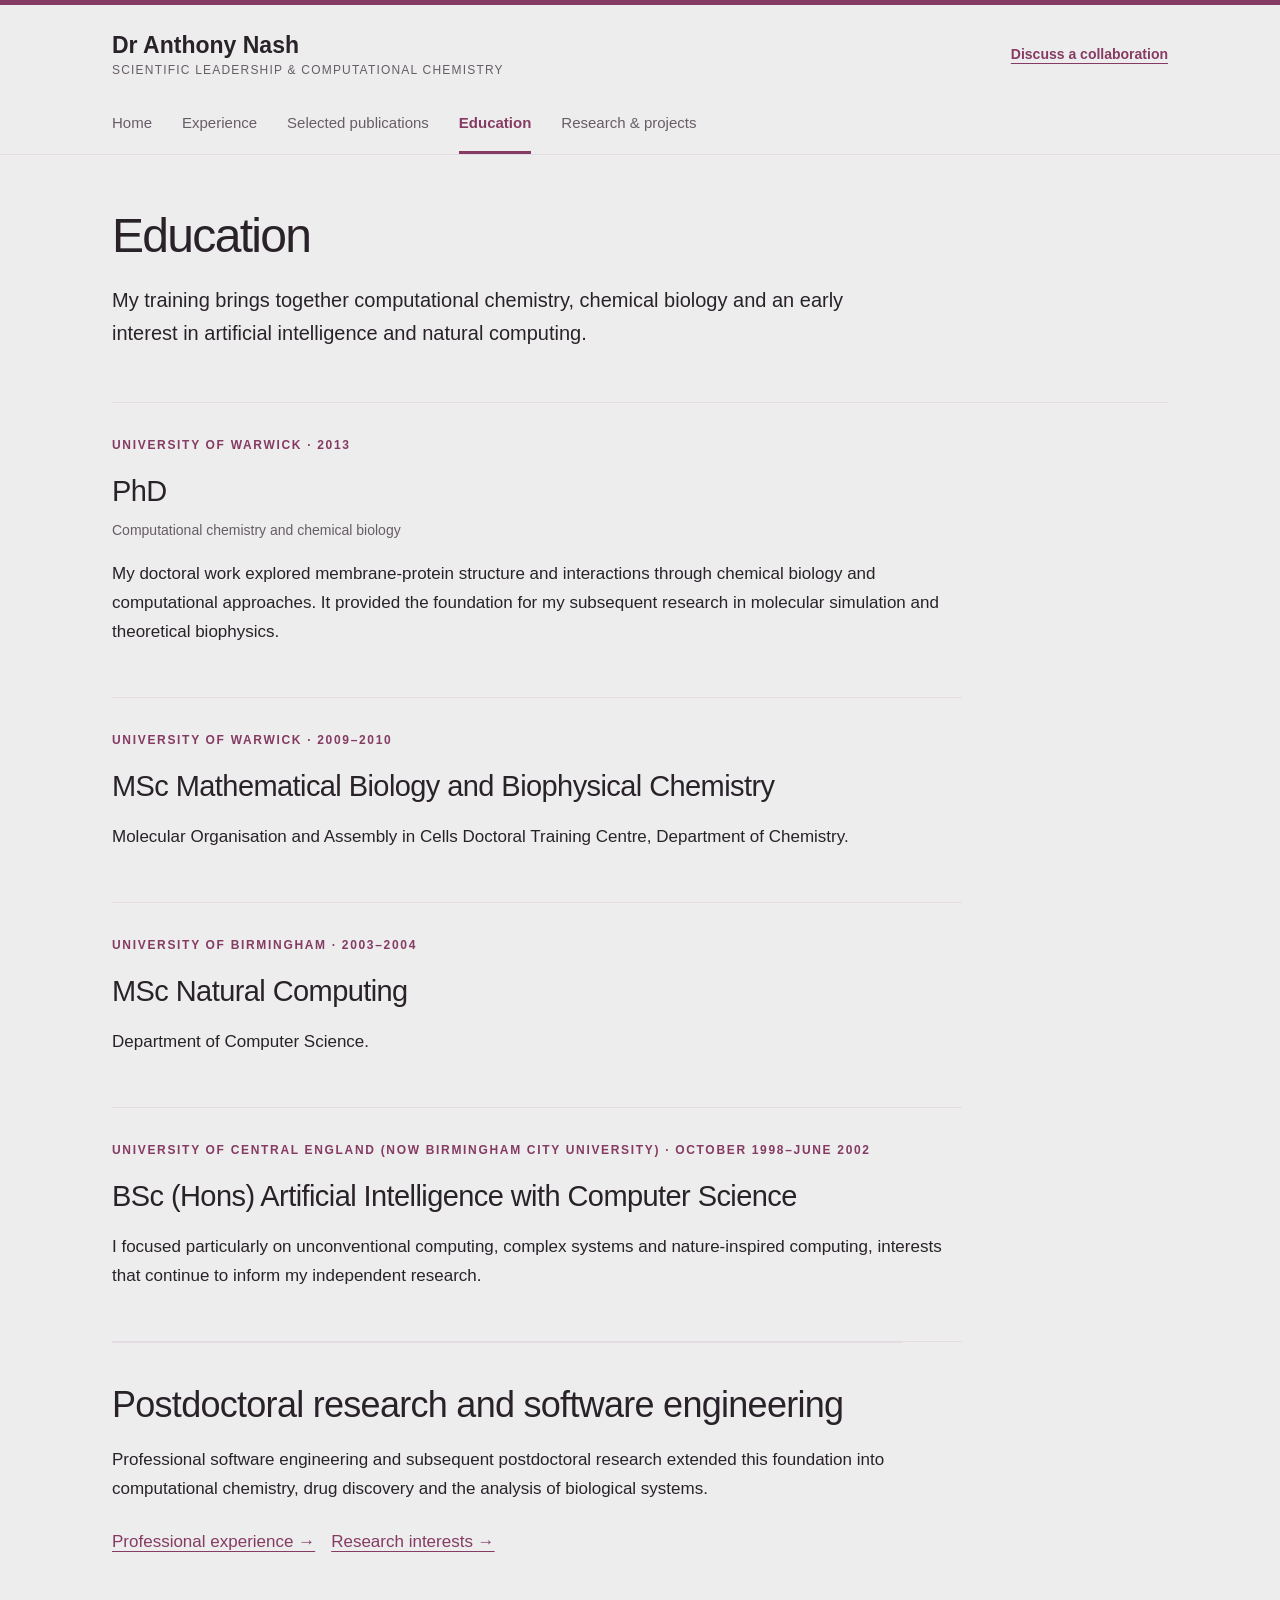
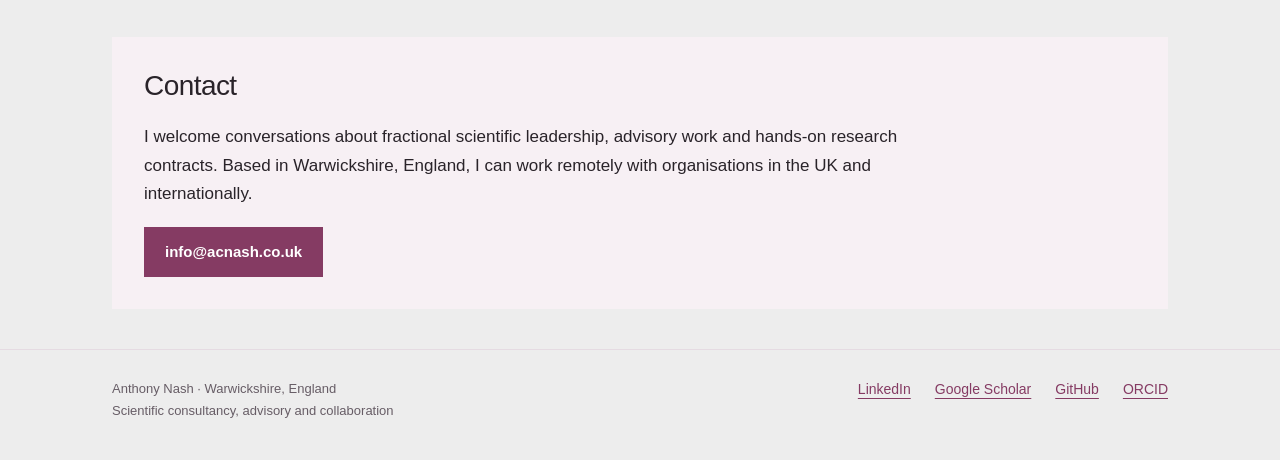
==== commit 04a1c51a: "Darken website grey background slightly" ====
--- a/education.html
+++ b/education.html
@@ -2,7 +2,7 @@
 <html lang="en-GB"><head><meta charset="utf-8"><meta name="viewport" content="width=device-width, initial-scale=1">
 <meta name="google-site-verification" content="pUQUqC7unUI2fWtByzZLzYiBhMAr6poU5VL-ZXD7ToI">
 <title>Education | Dr Anthony Nash</title><meta name="description" content="Education of Dr Anthony Nash: PhD, MSc Mathematical Biology and Biophysical Chemistry, MSc Natural Computing and undergraduate study in artificial intelligence.">
-<link rel="canonical" href="https://acnash.github.io/education.html"><link rel="stylesheet" href="assets/site.css?v=20261118-light-grey">
+<link rel="canonical" href="https://acnash.github.io/education.html"><link rel="stylesheet" href="assets/site.css?v=20261118-grey-v2">
 <meta property="og:title" content="Education | Dr Anthony Nash"><meta property="og:description" content="Education of Dr Anthony Nash: PhD, MSc Mathematical Biology and Biophysical Chemistry, MSc Natural Computing and undergraduate study in artificial intelligence."><meta property="og:type" content="website"><meta property="og:url" content="https://acnash.github.io/education.html">
 </head><body><a class="skip" href="#main">Skip to content</a>
 <header class="site-header"><div class="wrap"><div class="topline"><a class="brand" href="index.html">Dr Anthony Nash<small>Scientific leadership &amp; computational chemistry</small></a><a class="contact-link" href="mailto:info@acnash.co.uk">Discuss a collaboration</a></div><nav class="primary-nav" aria-label="Main navigation"><a href="index.html">Home</a><a href="experience.html">Experience</a><a href="publications.html">Selected publications</a><a href="education.html" aria-current="page">Education</a><a href="research.html">Research & projects</a></nav></div></header>
--- a/assets/site.css
+++ b/assets/site.css
@@ -1,4 +1,4 @@
-:root{color-scheme:light;--ink:#292329;--muted:#675d66;--accent:#853b63;--line:#e5dbe2;--wash:#f7f0f4;--paper:#f5f5f5;--sans:'Helvetica Neue',Helvetica,Arial,sans-serif}
+:root{color-scheme:light;--ink:#292329;--muted:#675d66;--accent:#853b63;--line:#e5dbe2;--wash:#f7f0f4;--paper:#ededed;--sans:'Helvetica Neue',Helvetica,Arial,sans-serif}
 *{box-sizing:border-box}html{scroll-padding-top:120px}body{margin:0;background:var(--paper);color:var(--ink);font:17px/1.7 var(--sans)}a{color:var(--accent);text-underline-offset:4px}a:hover{color:#602543}a:focus-visible,button:focus-visible{outline:3px solid #a74b7d;outline-offset:5px}p{margin:0 0 18px}h1,h2,h3{font-weight:500;line-height:1.2;margin:0 0 20px}h1,h2{font-family:var(--sans)}h1{font-size:clamp(36px,5vw,59px);letter-spacing:-.035em}h2{font-size:clamp(28px,3vw,36px);letter-spacing:-.02em}h3{font-size:21px;font-weight:600;line-height:1.4}ul{padding-left:22px}li{margin-bottom:9px}.wrap{max-width:1120px;margin:auto;padding:0 32px}.site-header{background:var(--paper);border-top:5px solid var(--accent);border-bottom:1px solid var(--line)}.topline{display:flex;align-items:center;justify-content:space-between;gap:24px;padding-top:24px;padding-bottom:20px}.brand{text-decoration:none;color:var(--ink);font:600 23px/1.4 var(--sans)}.brand small{display:block;font:12px/1.6 var(--sans);letter-spacing:.1em;text-transform:uppercase;color:var(--muted)}.contact-link{font-size:14px;font-weight:600}.primary-nav{display:flex;flex-wrap:wrap;gap:8px 30px;padding-bottom:0}.primary-nav a{font-size:15px;text-decoration:none;padding:10px 0 15px;border-bottom:3px solid transparent;color:var(--muted)}.primary-nav a:hover{color:var(--accent)}.primary-nav a[aria-current=page]{border-color:var(--accent);color:var(--accent);font-weight:700}.skip{position:absolute;left:20px;top:-100px;background:var(--paper);padding:12px;z-index:10}.skip:focus{top:8px}.hero{display:grid;grid-template-columns:minmax(0,1.7fr) minmax(230px,1fr);gap:64px;padding:64px 0 52px;align-items:start}.eyebrow{font-size:12px;text-transform:uppercase;letter-spacing:.14em;color:var(--accent);font-weight:700;margin-bottom:18px}.lead{font-size:20px;line-height:1.65;max-width:760px}.hero aside{background:var(--wash);padding:28px 30px;border-top:3px solid var(--accent)}.hero aside h2{font-size:27px}.hero aside p{font-size:15px}.hero aside dl{margin:0}.hero aside dt{font-size:12px;text-transform:uppercase;letter-spacing:.07em;color:var(--muted);margin-top:19px}.hero aside dd{font-size:17px;margin:4px 0 0;font-weight:600}.actions{display:flex;gap:16px;align-items:center;flex-wrap:wrap;margin-top:24px}.button{display:inline-block;background:var(--accent);color:white;text-decoration:none;padding:11px 20px;font-size:15px;font-weight:600;border:1px solid var(--accent)}.button:hover{background:#602543;color:white}.button.secondary{background:transparent;color:var(--accent)}.section{padding:40px 0;border-top:1px solid var(--line)}.section-heading{display:flex;align-items:baseline;justify-content:space-between;gap:22px}.section-heading a{font-size:14px;white-space:nowrap}.columns{display:grid;grid-template-columns:repeat(3,minmax(0,1fr));gap:32px}.columns p{font-size:16px}.columns h3{font-size:19px}.number{font-size:12px;color:var(--accent);font-weight:700;letter-spacing:.1em;display:block;margin-bottom:12px}.feature{display:grid;grid-template-columns:1fr 1fr;gap:40px;align-items:start}.feature h3{font:500 27px/1.35 var(--sans)}.feature p{font-size:16px}.meta{font-size:14px!important;color:var(--muted)}video{display:block;width:100%;height:auto;background:#071426;border-radius:2px}figure{margin:0}figcaption{font-size:13px;color:var(--muted);line-height:1.6;margin-top:12px}.profiles{display:flex;gap:12px 24px;flex-wrap:wrap;font-size:14px}.page-intro{padding:52px 0 34px;border-bottom:1px solid var(--line)}.page-intro h1{font-size:48px}.page-intro p{max-width:780px}.role{display:grid;grid-template-columns:240px 1fr;gap:40px;padding:32px 0;border-bottom:1px solid var(--line)}.role h3{margin-bottom:8px}.role .organisation{font-size:16px;color:var(--accent);font-weight:600}.role .role-note{font-size:14px;color:var(--muted)}.role p:last-child,.role ul:last-child{margin-bottom:0}.role ul{margin-top:12px}.section-label{padding-top:42px;font-size:27px}.reading{max-width:790px}.publication-list{list-style:none;padding:0;margin:0}.publication-list li{display:grid;grid-template-columns:62px 1fr;gap:22px;padding:29px 0;border-bottom:1px solid var(--line);margin:0}.pub-num{font:26px var(--sans);color:#927b8b;padding-top:6px}.publication-list h2{font-size:25px;margin:10px 0 12px;line-height:1.35}.publication-list h2 a{color:var(--ink);text-decoration:none}.publication-list h2 a:hover{text-decoration:underline;color:var(--accent)}.publication-list p{margin-bottom:10px;font-size:16px}.pub-top{display:flex;gap:12px;flex-wrap:wrap;align-items:center;font-size:14px;color:var(--muted)}.badge{display:inline-block;background:var(--wash);color:#702e50;font-size:12px;padding:3px 9px;font-weight:600}.publication-list .authors{font-size:14px;color:var(--muted)}.paper-link{font-size:14px;font-weight:600}.research-block{padding:32px 0;border-bottom:1px solid var(--line)}.research-block h2{font-size:29px}.research-block p{max-width:820px}.wide-video{max-width:900px;margin:28px 0}.contact-panel{padding:32px;background:var(--wash);margin:40px 0}.contact-panel h2{font-size:28px}.contact-panel p{max-width:760px}.site-footer{border-top:1px solid var(--line);padding:28px 0 38px;font-size:13px;color:var(--muted);margin-top:24px}.site-footer .wrap{display:flex;justify-content:space-between;gap:24px;flex-wrap:wrap}.site-footer p{margin:0}.quiet{color:var(--muted);font-size:14px}.education-record{padding:32px 0;border-bottom:1px solid var(--line);max-width:850px}.education-record h2{font-size:29px}.education-record .meta{margin-top:-10px}.anchor-target{scroll-margin-top:20px}
 @media(max-width:800px){.hero{gap:28px;grid-template-columns:1.4fr 1fr}.role{grid-template-columns:190px 1fr;gap:24px}.columns{gap:20px}.feature{gap:26px}.wrap{padding:0 24px}}
 @media(max-width:620px){body{font-size:16px}.wrap{padding:0 21px}.topline{align-items:start;padding-top:19px;gap:12px}.brand{font-size:21px}.brand small{font-size:10px;letter-spacing:.07em}.contact-link{font-size:12px;max-width:95px;text-align:right}.primary-nav{gap:0 22px}.primary-nav a{font-size:14px;padding:10px 0}.hero{grid-template-columns:1fr;padding-top:36px;gap:28px}.hero h1{font-size:39px}.hero aside{padding:22px}.lead{font-size:18px}.columns,.feature,.role{grid-template-columns:1fr}.columns{gap:18px}.section{padding:30px 0}.section-heading{display:block}.section-heading a{display:inline-block;margin-bottom:18px}.page-intro{padding-top:36px}.page-intro h1{font-size:38px}.role{gap:10px;padding:25px 0}.role h3{margin-bottom:3px}.publication-list li{grid-template-columns:30px 1fr;gap:12px}.publication-list h2{font-size:22px}.pub-num{font-size:21px}.contact-panel{padding:24px}.site-footer .wrap{gap:15px}}
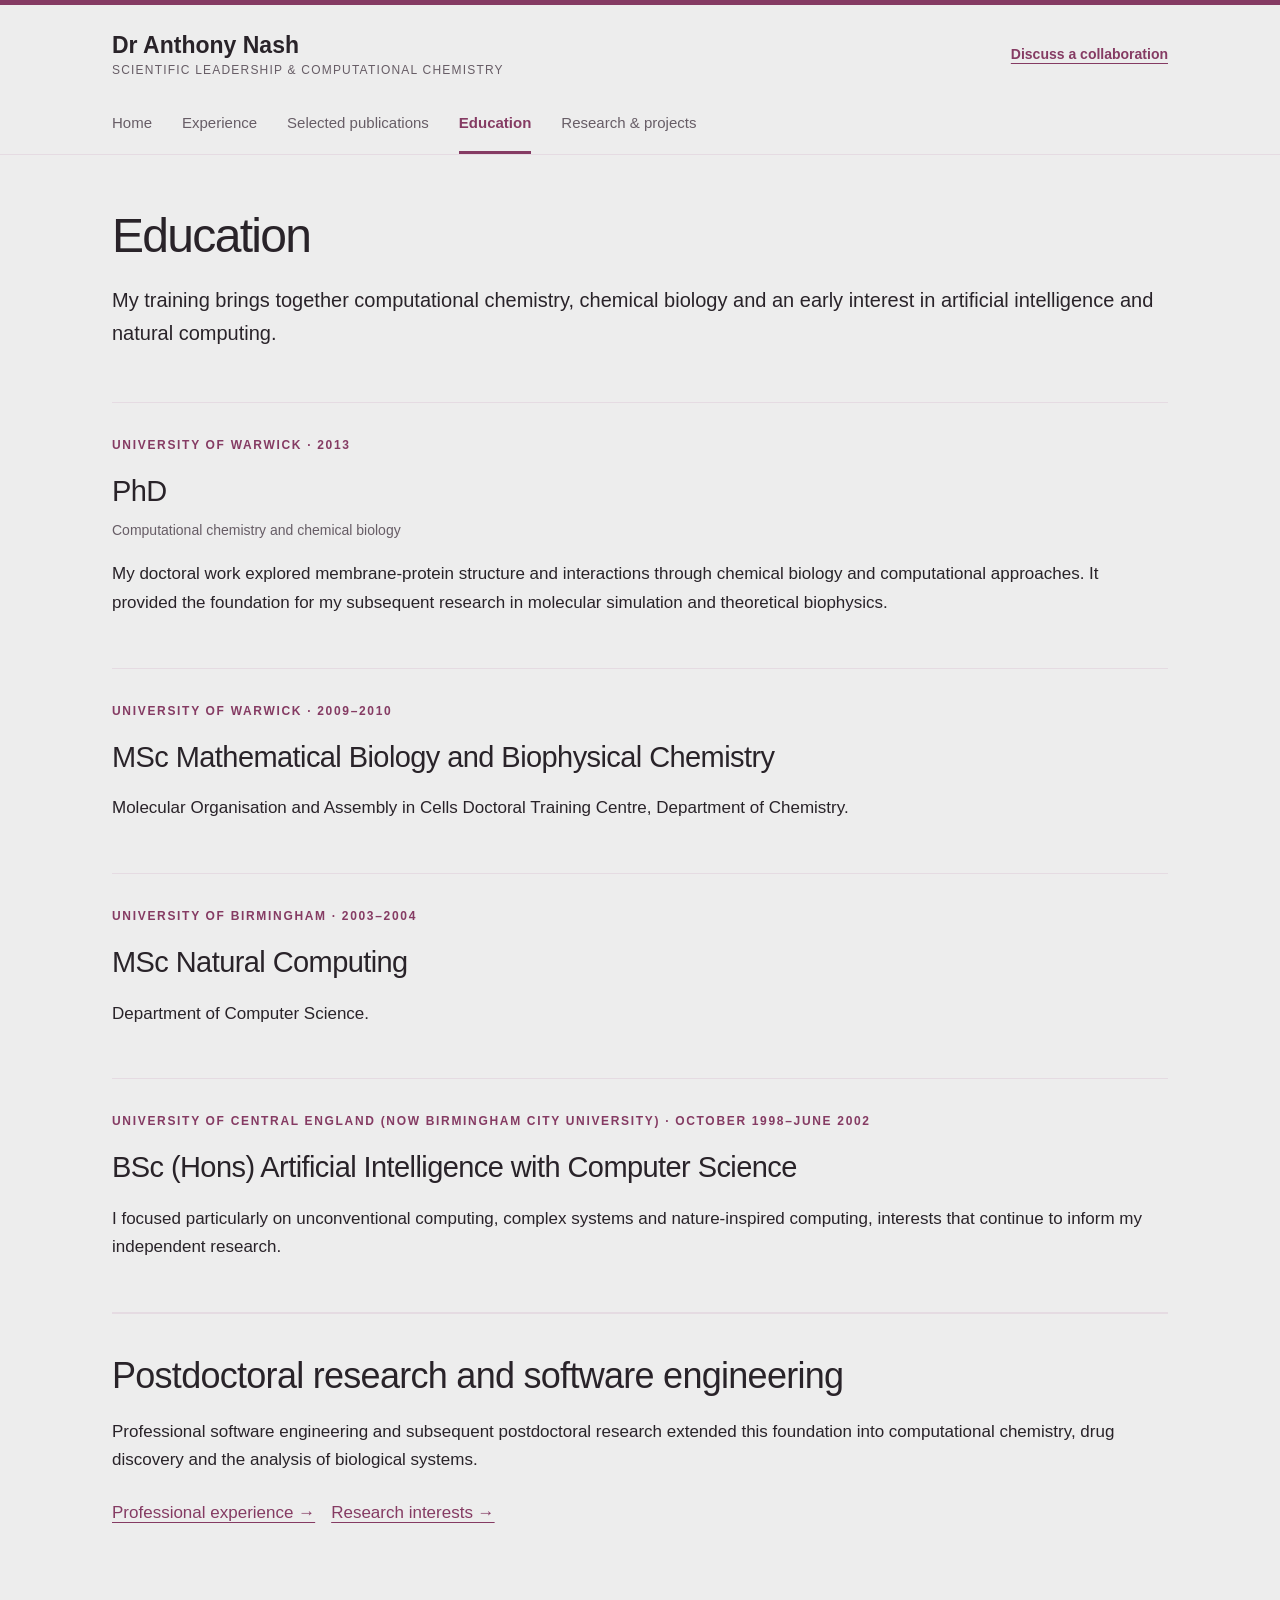
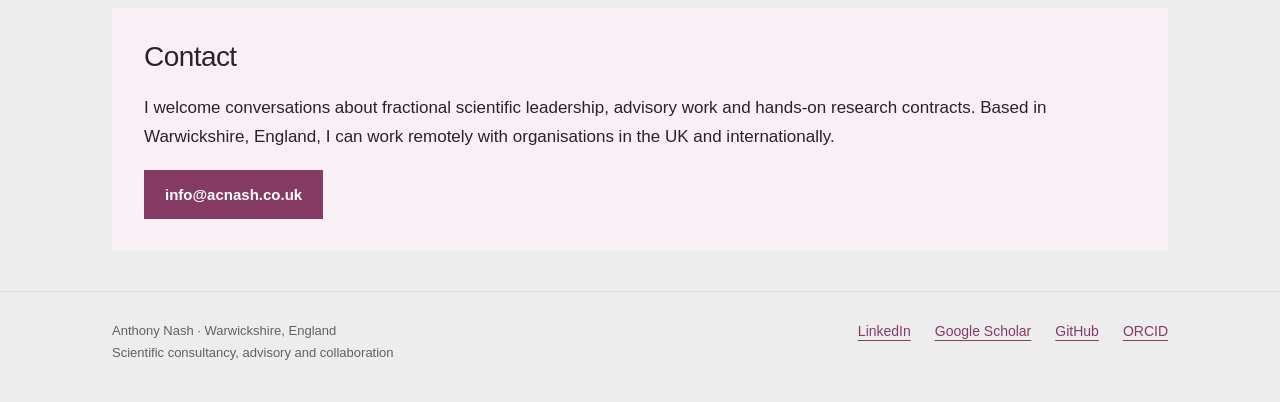
==== commit c99e2cc1: "Widen page text and simplify consultancy labels" ====
--- a/education.html
+++ b/education.html
@@ -2,7 +2,7 @@
 <html lang="en-GB"><head><meta charset="utf-8"><meta name="viewport" content="width=device-width, initial-scale=1">
 <meta name="google-site-verification" content="pUQUqC7unUI2fWtByzZLzYiBhMAr6poU5VL-ZXD7ToI">
 <title>Education | Dr Anthony Nash</title><meta name="description" content="Education of Dr Anthony Nash: PhD, MSc Mathematical Biology and Biophysical Chemistry, MSc Natural Computing and undergraduate study in artificial intelligence.">
-<link rel="canonical" href="https://acnash.github.io/education.html"><link rel="stylesheet" href="assets/site.css?v=20261118-grey-v2">
+<link rel="canonical" href="https://acnash.github.io/education.html"><link rel="stylesheet" href="assets/site.css?v=20261118-full-width">
 <meta property="og:title" content="Education | Dr Anthony Nash"><meta property="og:description" content="Education of Dr Anthony Nash: PhD, MSc Mathematical Biology and Biophysical Chemistry, MSc Natural Computing and undergraduate study in artificial intelligence."><meta property="og:type" content="website"><meta property="og:url" content="https://acnash.github.io/education.html">
 </head><body><a class="skip" href="#main">Skip to content</a>
 <header class="site-header"><div class="wrap"><div class="topline"><a class="brand" href="index.html">Dr Anthony Nash<small>Scientific leadership &amp; computational chemistry</small></a><a class="contact-link" href="mailto:info@acnash.co.uk">Discuss a collaboration</a></div><nav class="primary-nav" aria-label="Main navigation"><a href="index.html">Home</a><a href="experience.html">Experience</a><a href="publications.html">Selected publications</a><a href="education.html" aria-current="page">Education</a><a href="research.html">Research & projects</a></nav></div></header>
--- a/assets/site.css
+++ b/assets/site.css
@@ -1,5 +1,5 @@
 :root{color-scheme:light;--ink:#292329;--muted:#675d66;--accent:#853b63;--line:#e5dbe2;--wash:#f7f0f4;--paper:#ededed;--sans:'Helvetica Neue',Helvetica,Arial,sans-serif}
-*{box-sizing:border-box}html{scroll-padding-top:120px}body{margin:0;background:var(--paper);color:var(--ink);font:17px/1.7 var(--sans)}a{color:var(--accent);text-underline-offset:4px}a:hover{color:#602543}a:focus-visible,button:focus-visible{outline:3px solid #a74b7d;outline-offset:5px}p{margin:0 0 18px}h1,h2,h3{font-weight:500;line-height:1.2;margin:0 0 20px}h1,h2{font-family:var(--sans)}h1{font-size:clamp(36px,5vw,59px);letter-spacing:-.035em}h2{font-size:clamp(28px,3vw,36px);letter-spacing:-.02em}h3{font-size:21px;font-weight:600;line-height:1.4}ul{padding-left:22px}li{margin-bottom:9px}.wrap{max-width:1120px;margin:auto;padding:0 32px}.site-header{background:var(--paper);border-top:5px solid var(--accent);border-bottom:1px solid var(--line)}.topline{display:flex;align-items:center;justify-content:space-between;gap:24px;padding-top:24px;padding-bottom:20px}.brand{text-decoration:none;color:var(--ink);font:600 23px/1.4 var(--sans)}.brand small{display:block;font:12px/1.6 var(--sans);letter-spacing:.1em;text-transform:uppercase;color:var(--muted)}.contact-link{font-size:14px;font-weight:600}.primary-nav{display:flex;flex-wrap:wrap;gap:8px 30px;padding-bottom:0}.primary-nav a{font-size:15px;text-decoration:none;padding:10px 0 15px;border-bottom:3px solid transparent;color:var(--muted)}.primary-nav a:hover{color:var(--accent)}.primary-nav a[aria-current=page]{border-color:var(--accent);color:var(--accent);font-weight:700}.skip{position:absolute;left:20px;top:-100px;background:var(--paper);padding:12px;z-index:10}.skip:focus{top:8px}.hero{display:grid;grid-template-columns:minmax(0,1.7fr) minmax(230px,1fr);gap:64px;padding:64px 0 52px;align-items:start}.eyebrow{font-size:12px;text-transform:uppercase;letter-spacing:.14em;color:var(--accent);font-weight:700;margin-bottom:18px}.lead{font-size:20px;line-height:1.65;max-width:760px}.hero aside{background:var(--wash);padding:28px 30px;border-top:3px solid var(--accent)}.hero aside h2{font-size:27px}.hero aside p{font-size:15px}.hero aside dl{margin:0}.hero aside dt{font-size:12px;text-transform:uppercase;letter-spacing:.07em;color:var(--muted);margin-top:19px}.hero aside dd{font-size:17px;margin:4px 0 0;font-weight:600}.actions{display:flex;gap:16px;align-items:center;flex-wrap:wrap;margin-top:24px}.button{display:inline-block;background:var(--accent);color:white;text-decoration:none;padding:11px 20px;font-size:15px;font-weight:600;border:1px solid var(--accent)}.button:hover{background:#602543;color:white}.button.secondary{background:transparent;color:var(--accent)}.section{padding:40px 0;border-top:1px solid var(--line)}.section-heading{display:flex;align-items:baseline;justify-content:space-between;gap:22px}.section-heading a{font-size:14px;white-space:nowrap}.columns{display:grid;grid-template-columns:repeat(3,minmax(0,1fr));gap:32px}.columns p{font-size:16px}.columns h3{font-size:19px}.number{font-size:12px;color:var(--accent);font-weight:700;letter-spacing:.1em;display:block;margin-bottom:12px}.feature{display:grid;grid-template-columns:1fr 1fr;gap:40px;align-items:start}.feature h3{font:500 27px/1.35 var(--sans)}.feature p{font-size:16px}.meta{font-size:14px!important;color:var(--muted)}video{display:block;width:100%;height:auto;background:#071426;border-radius:2px}figure{margin:0}figcaption{font-size:13px;color:var(--muted);line-height:1.6;margin-top:12px}.profiles{display:flex;gap:12px 24px;flex-wrap:wrap;font-size:14px}.page-intro{padding:52px 0 34px;border-bottom:1px solid var(--line)}.page-intro h1{font-size:48px}.page-intro p{max-width:780px}.role{display:grid;grid-template-columns:240px 1fr;gap:40px;padding:32px 0;border-bottom:1px solid var(--line)}.role h3{margin-bottom:8px}.role .organisation{font-size:16px;color:var(--accent);font-weight:600}.role .role-note{font-size:14px;color:var(--muted)}.role p:last-child,.role ul:last-child{margin-bottom:0}.role ul{margin-top:12px}.section-label{padding-top:42px;font-size:27px}.reading{max-width:790px}.publication-list{list-style:none;padding:0;margin:0}.publication-list li{display:grid;grid-template-columns:62px 1fr;gap:22px;padding:29px 0;border-bottom:1px solid var(--line);margin:0}.pub-num{font:26px var(--sans);color:#927b8b;padding-top:6px}.publication-list h2{font-size:25px;margin:10px 0 12px;line-height:1.35}.publication-list h2 a{color:var(--ink);text-decoration:none}.publication-list h2 a:hover{text-decoration:underline;color:var(--accent)}.publication-list p{margin-bottom:10px;font-size:16px}.pub-top{display:flex;gap:12px;flex-wrap:wrap;align-items:center;font-size:14px;color:var(--muted)}.badge{display:inline-block;background:var(--wash);color:#702e50;font-size:12px;padding:3px 9px;font-weight:600}.publication-list .authors{font-size:14px;color:var(--muted)}.paper-link{font-size:14px;font-weight:600}.research-block{padding:32px 0;border-bottom:1px solid var(--line)}.research-block h2{font-size:29px}.research-block p{max-width:820px}.wide-video{max-width:900px;margin:28px 0}.contact-panel{padding:32px;background:var(--wash);margin:40px 0}.contact-panel h2{font-size:28px}.contact-panel p{max-width:760px}.site-footer{border-top:1px solid var(--line);padding:28px 0 38px;font-size:13px;color:var(--muted);margin-top:24px}.site-footer .wrap{display:flex;justify-content:space-between;gap:24px;flex-wrap:wrap}.site-footer p{margin:0}.quiet{color:var(--muted);font-size:14px}.education-record{padding:32px 0;border-bottom:1px solid var(--line);max-width:850px}.education-record h2{font-size:29px}.education-record .meta{margin-top:-10px}.anchor-target{scroll-margin-top:20px}
+*{box-sizing:border-box}html{scroll-padding-top:120px}body{margin:0;background:var(--paper);color:var(--ink);font:17px/1.7 var(--sans)}a{color:var(--accent);text-underline-offset:4px}a:hover{color:#602543}a:focus-visible,button:focus-visible{outline:3px solid #a74b7d;outline-offset:5px}p{margin:0 0 18px}h1,h2,h3{font-weight:500;line-height:1.2;margin:0 0 20px}h1,h2{font-family:var(--sans)}h1{font-size:clamp(36px,5vw,59px);letter-spacing:-.035em}h2{font-size:clamp(28px,3vw,36px);letter-spacing:-.02em}h3{font-size:21px;font-weight:600;line-height:1.4}ul{padding-left:22px}li{margin-bottom:9px}.wrap{max-width:1120px;margin:auto;padding:0 32px}.site-header{background:var(--paper);border-top:5px solid var(--accent);border-bottom:1px solid var(--line)}.topline{display:flex;align-items:center;justify-content:space-between;gap:24px;padding-top:24px;padding-bottom:20px}.brand{text-decoration:none;color:var(--ink);font:600 23px/1.4 var(--sans)}.brand small{display:block;font:12px/1.6 var(--sans);letter-spacing:.1em;text-transform:uppercase;color:var(--muted)}.contact-link{font-size:14px;font-weight:600}.primary-nav{display:flex;flex-wrap:wrap;gap:8px 30px;padding-bottom:0}.primary-nav a{font-size:15px;text-decoration:none;padding:10px 0 15px;border-bottom:3px solid transparent;color:var(--muted)}.primary-nav a:hover{color:var(--accent)}.primary-nav a[aria-current=page]{border-color:var(--accent);color:var(--accent);font-weight:700}.skip{position:absolute;left:20px;top:-100px;background:var(--paper);padding:12px;z-index:10}.skip:focus{top:8px}.hero{display:grid;grid-template-columns:minmax(0,1.7fr) minmax(230px,1fr);gap:64px;padding:64px 0 52px;align-items:start}.eyebrow{font-size:12px;text-transform:uppercase;letter-spacing:.14em;color:var(--accent);font-weight:700;margin-bottom:18px}.lead{font-size:20px;line-height:1.65;max-width:none}.hero aside{background:var(--wash);padding:28px 30px;border-top:3px solid var(--accent)}.hero aside h2{font-size:27px}.hero aside p{font-size:15px}.hero aside dl{margin:0}.hero aside dt{font-size:12px;text-transform:uppercase;letter-spacing:.07em;color:var(--muted);margin-top:19px}.hero aside dd{font-size:17px;margin:4px 0 0;font-weight:600}.actions{display:flex;gap:16px;align-items:center;flex-wrap:wrap;margin-top:24px}.button{display:inline-block;background:var(--accent);color:white;text-decoration:none;padding:11px 20px;font-size:15px;font-weight:600;border:1px solid var(--accent)}.button:hover{background:#602543;color:white}.button.secondary{background:transparent;color:var(--accent)}.section{padding:40px 0;border-top:1px solid var(--line)}.section-heading{display:flex;align-items:baseline;justify-content:space-between;gap:22px}.section-heading a{font-size:14px;white-space:nowrap}.columns{display:grid;grid-template-columns:repeat(3,minmax(0,1fr));gap:32px}.columns p{font-size:16px}.columns h3{font-size:19px}.number{font-size:12px;color:var(--accent);font-weight:700;letter-spacing:.1em;display:block;margin-bottom:12px}.feature{display:grid;grid-template-columns:1fr 1fr;gap:40px;align-items:start}.feature h3{font:500 27px/1.35 var(--sans)}.feature p{font-size:16px}.meta{font-size:14px!important;color:var(--muted)}video{display:block;width:100%;height:auto;background:#071426;border-radius:2px}figure{margin:0}figcaption{font-size:13px;color:var(--muted);line-height:1.6;margin-top:12px}.profiles{display:flex;gap:12px 24px;flex-wrap:wrap;font-size:14px}.page-intro{padding:52px 0 34px;border-bottom:1px solid var(--line)}.page-intro h1{font-size:48px}.page-intro p{max-width:none}.role{display:grid;grid-template-columns:240px 1fr;gap:40px;padding:32px 0;border-bottom:1px solid var(--line)}.role h3{margin-bottom:8px}.role .organisation{font-size:16px;color:var(--accent);font-weight:600}.role .role-note{font-size:14px;color:var(--muted)}.role p:last-child,.role ul:last-child{margin-bottom:0}.role ul{margin-top:12px}.section-label{padding-top:42px;font-size:27px}.reading{max-width:none}.publication-list{list-style:none;padding:0;margin:0}.publication-list li{display:grid;grid-template-columns:62px 1fr;gap:22px;padding:29px 0;border-bottom:1px solid var(--line);margin:0}.pub-num{font:26px var(--sans);color:#927b8b;padding-top:6px}.publication-list h2{font-size:25px;margin:10px 0 12px;line-height:1.35}.publication-list h2 a{color:var(--ink);text-decoration:none}.publication-list h2 a:hover{text-decoration:underline;color:var(--accent)}.publication-list p{margin-bottom:10px;font-size:16px}.pub-top{display:flex;gap:12px;flex-wrap:wrap;align-items:center;font-size:14px;color:var(--muted)}.badge{display:inline-block;background:var(--wash);color:#702e50;font-size:12px;padding:3px 9px;font-weight:600}.publication-list .authors{font-size:14px;color:var(--muted)}.paper-link{font-size:14px;font-weight:600}.research-block{padding:32px 0;border-bottom:1px solid var(--line)}.research-block h2{font-size:29px}.research-block p{max-width:none}.wide-video{max-width:900px;margin:28px 0}.contact-panel{padding:32px;background:var(--wash);margin:40px 0}.contact-panel h2{font-size:28px}.contact-panel p{max-width:none}.site-footer{border-top:1px solid var(--line);padding:28px 0 38px;font-size:13px;color:var(--muted);margin-top:24px}.site-footer .wrap{display:flex;justify-content:space-between;gap:24px;flex-wrap:wrap}.site-footer p{margin:0}.quiet{color:var(--muted);font-size:14px}.education-record{padding:32px 0;border-bottom:1px solid var(--line);max-width:none}.education-record h2{font-size:29px}.education-record .meta{margin-top:-10px}.anchor-target{scroll-margin-top:20px}
 @media(max-width:800px){.hero{gap:28px;grid-template-columns:1.4fr 1fr}.role{grid-template-columns:190px 1fr;gap:24px}.columns{gap:20px}.feature{gap:26px}.wrap{padding:0 24px}}
 @media(max-width:620px){body{font-size:16px}.wrap{padding:0 21px}.topline{align-items:start;padding-top:19px;gap:12px}.brand{font-size:21px}.brand small{font-size:10px;letter-spacing:.07em}.contact-link{font-size:12px;max-width:95px;text-align:right}.primary-nav{gap:0 22px}.primary-nav a{font-size:14px;padding:10px 0}.hero{grid-template-columns:1fr;padding-top:36px;gap:28px}.hero h1{font-size:39px}.hero aside{padding:22px}.lead{font-size:18px}.columns,.feature,.role{grid-template-columns:1fr}.columns{gap:18px}.section{padding:30px 0}.section-heading{display:block}.section-heading a{display:inline-block;margin-bottom:18px}.page-intro{padding-top:36px}.page-intro h1{font-size:38px}.role{gap:10px;padding:25px 0}.role h3{margin-bottom:3px}.publication-list li{grid-template-columns:30px 1fr;gap:12px}.publication-list h2{font-size:22px}.pub-num{font-size:21px}.contact-panel{padding:24px}.site-footer .wrap{gap:15px}}
 @media(prefers-reduced-motion:reduce){html{scroll-behavior:auto}}
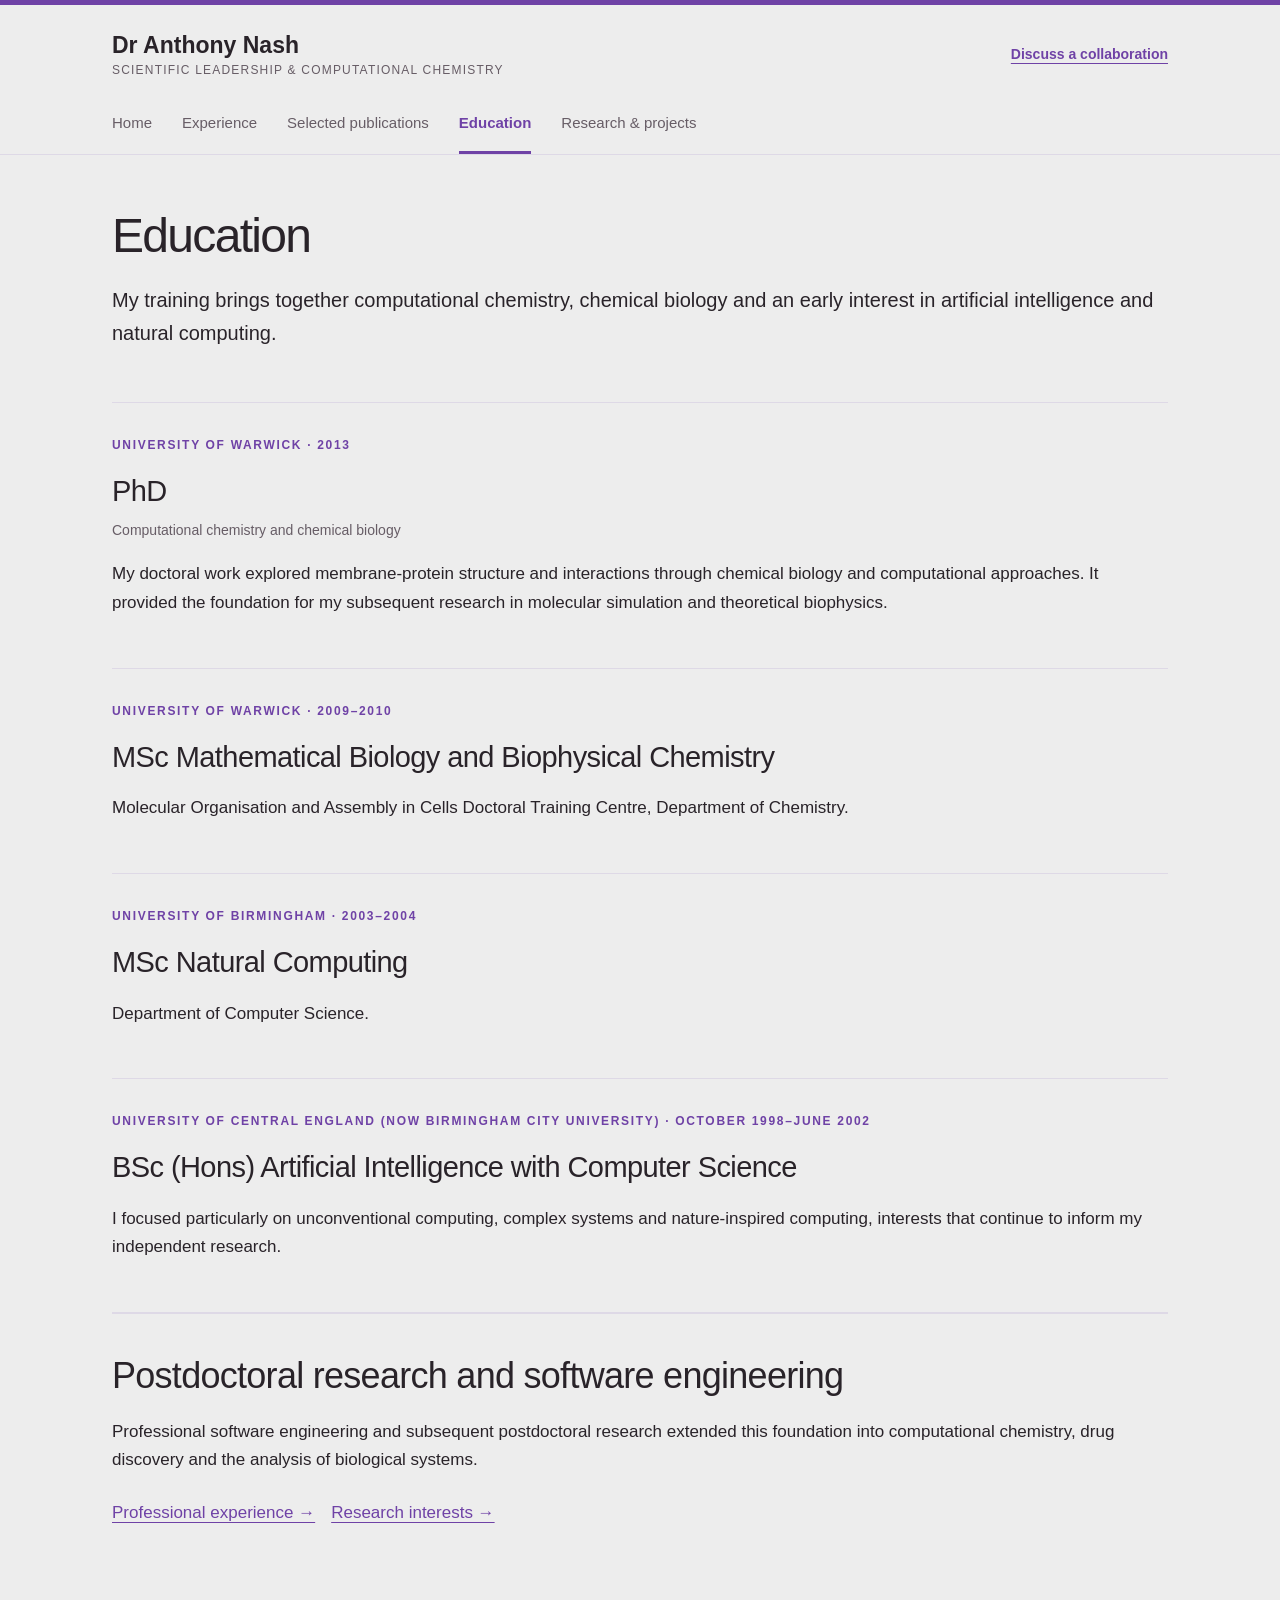
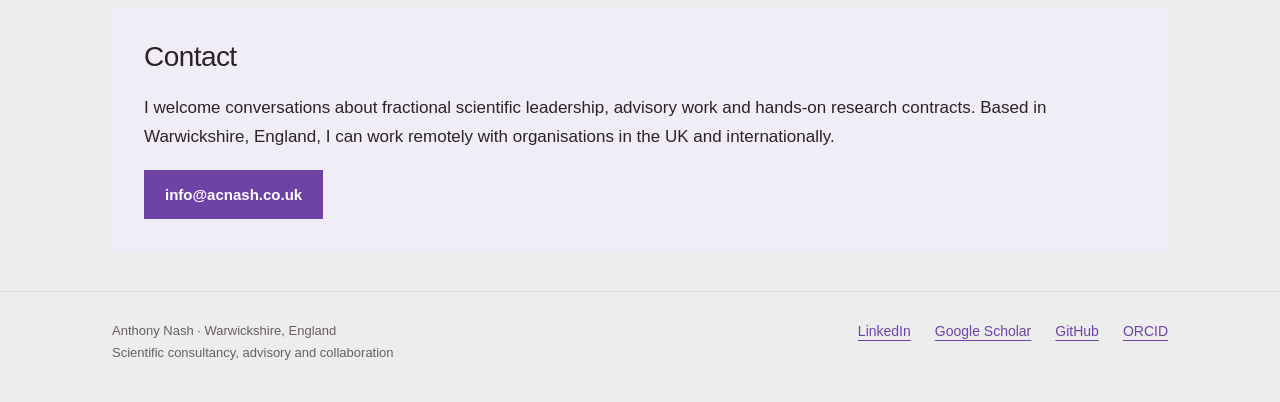
==== commit f61508ae: "Change website accents from burgundy to purple" ====
--- a/education.html
+++ b/education.html
@@ -2,7 +2,7 @@
 <html lang="en-GB"><head><meta charset="utf-8"><meta name="viewport" content="width=device-width, initial-scale=1">
 <meta name="google-site-verification" content="pUQUqC7unUI2fWtByzZLzYiBhMAr6poU5VL-ZXD7ToI">
 <title>Education | Dr Anthony Nash</title><meta name="description" content="Education of Dr Anthony Nash: PhD, MSc Mathematical Biology and Biophysical Chemistry, MSc Natural Computing and undergraduate study in artificial intelligence.">
-<link rel="canonical" href="https://acnash.github.io/education.html"><link rel="stylesheet" href="assets/site.css?v=20261118-full-width">
+<link rel="canonical" href="https://acnash.github.io/education.html"><link rel="stylesheet" href="assets/site.css?v=20261119-purple">
 <meta property="og:title" content="Education | Dr Anthony Nash"><meta property="og:description" content="Education of Dr Anthony Nash: PhD, MSc Mathematical Biology and Biophysical Chemistry, MSc Natural Computing and undergraduate study in artificial intelligence."><meta property="og:type" content="website"><meta property="og:url" content="https://acnash.github.io/education.html">
 </head><body><a class="skip" href="#main">Skip to content</a>
 <header class="site-header"><div class="wrap"><div class="topline"><a class="brand" href="index.html">Dr Anthony Nash<small>Scientific leadership &amp; computational chemistry</small></a><a class="contact-link" href="mailto:info@acnash.co.uk">Discuss a collaboration</a></div><nav class="primary-nav" aria-label="Main navigation"><a href="index.html">Home</a><a href="experience.html">Experience</a><a href="publications.html">Selected publications</a><a href="education.html" aria-current="page">Education</a><a href="research.html">Research & projects</a></nav></div></header>
--- a/assets/site.css
+++ b/assets/site.css
@@ -1,5 +1,5 @@
-:root{color-scheme:light;--ink:#292329;--muted:#675d66;--accent:#853b63;--line:#e5dbe2;--wash:#f7f0f4;--paper:#ededed;--sans:'Helvetica Neue',Helvetica,Arial,sans-serif}
-*{box-sizing:border-box}html{scroll-padding-top:120px}body{margin:0;background:var(--paper);color:var(--ink);font:17px/1.7 var(--sans)}a{color:var(--accent);text-underline-offset:4px}a:hover{color:#602543}a:focus-visible,button:focus-visible{outline:3px solid #a74b7d;outline-offset:5px}p{margin:0 0 18px}h1,h2,h3{font-weight:500;line-height:1.2;margin:0 0 20px}h1,h2{font-family:var(--sans)}h1{font-size:clamp(36px,5vw,59px);letter-spacing:-.035em}h2{font-size:clamp(28px,3vw,36px);letter-spacing:-.02em}h3{font-size:21px;font-weight:600;line-height:1.4}ul{padding-left:22px}li{margin-bottom:9px}.wrap{max-width:1120px;margin:auto;padding:0 32px}.site-header{background:var(--paper);border-top:5px solid var(--accent);border-bottom:1px solid var(--line)}.topline{display:flex;align-items:center;justify-content:space-between;gap:24px;padding-top:24px;padding-bottom:20px}.brand{text-decoration:none;color:var(--ink);font:600 23px/1.4 var(--sans)}.brand small{display:block;font:12px/1.6 var(--sans);letter-spacing:.1em;text-transform:uppercase;color:var(--muted)}.contact-link{font-size:14px;font-weight:600}.primary-nav{display:flex;flex-wrap:wrap;gap:8px 30px;padding-bottom:0}.primary-nav a{font-size:15px;text-decoration:none;padding:10px 0 15px;border-bottom:3px solid transparent;color:var(--muted)}.primary-nav a:hover{color:var(--accent)}.primary-nav a[aria-current=page]{border-color:var(--accent);color:var(--accent);font-weight:700}.skip{position:absolute;left:20px;top:-100px;background:var(--paper);padding:12px;z-index:10}.skip:focus{top:8px}.hero{display:grid;grid-template-columns:minmax(0,1.7fr) minmax(230px,1fr);gap:64px;padding:64px 0 52px;align-items:start}.eyebrow{font-size:12px;text-transform:uppercase;letter-spacing:.14em;color:var(--accent);font-weight:700;margin-bottom:18px}.lead{font-size:20px;line-height:1.65;max-width:none}.hero aside{background:var(--wash);padding:28px 30px;border-top:3px solid var(--accent)}.hero aside h2{font-size:27px}.hero aside p{font-size:15px}.hero aside dl{margin:0}.hero aside dt{font-size:12px;text-transform:uppercase;letter-spacing:.07em;color:var(--muted);margin-top:19px}.hero aside dd{font-size:17px;margin:4px 0 0;font-weight:600}.actions{display:flex;gap:16px;align-items:center;flex-wrap:wrap;margin-top:24px}.button{display:inline-block;background:var(--accent);color:white;text-decoration:none;padding:11px 20px;font-size:15px;font-weight:600;border:1px solid var(--accent)}.button:hover{background:#602543;color:white}.button.secondary{background:transparent;color:var(--accent)}.section{padding:40px 0;border-top:1px solid var(--line)}.section-heading{display:flex;align-items:baseline;justify-content:space-between;gap:22px}.section-heading a{font-size:14px;white-space:nowrap}.columns{display:grid;grid-template-columns:repeat(3,minmax(0,1fr));gap:32px}.columns p{font-size:16px}.columns h3{font-size:19px}.number{font-size:12px;color:var(--accent);font-weight:700;letter-spacing:.1em;display:block;margin-bottom:12px}.feature{display:grid;grid-template-columns:1fr 1fr;gap:40px;align-items:start}.feature h3{font:500 27px/1.35 var(--sans)}.feature p{font-size:16px}.meta{font-size:14px!important;color:var(--muted)}video{display:block;width:100%;height:auto;background:#071426;border-radius:2px}figure{margin:0}figcaption{font-size:13px;color:var(--muted);line-height:1.6;margin-top:12px}.profiles{display:flex;gap:12px 24px;flex-wrap:wrap;font-size:14px}.page-intro{padding:52px 0 34px;border-bottom:1px solid var(--line)}.page-intro h1{font-size:48px}.page-intro p{max-width:none}.role{display:grid;grid-template-columns:240px 1fr;gap:40px;padding:32px 0;border-bottom:1px solid var(--line)}.role h3{margin-bottom:8px}.role .organisation{font-size:16px;color:var(--accent);font-weight:600}.role .role-note{font-size:14px;color:var(--muted)}.role p:last-child,.role ul:last-child{margin-bottom:0}.role ul{margin-top:12px}.section-label{padding-top:42px;font-size:27px}.reading{max-width:none}.publication-list{list-style:none;padding:0;margin:0}.publication-list li{display:grid;grid-template-columns:62px 1fr;gap:22px;padding:29px 0;border-bottom:1px solid var(--line);margin:0}.pub-num{font:26px var(--sans);color:#927b8b;padding-top:6px}.publication-list h2{font-size:25px;margin:10px 0 12px;line-height:1.35}.publication-list h2 a{color:var(--ink);text-decoration:none}.publication-list h2 a:hover{text-decoration:underline;color:var(--accent)}.publication-list p{margin-bottom:10px;font-size:16px}.pub-top{display:flex;gap:12px;flex-wrap:wrap;align-items:center;font-size:14px;color:var(--muted)}.badge{display:inline-block;background:var(--wash);color:#702e50;font-size:12px;padding:3px 9px;font-weight:600}.publication-list .authors{font-size:14px;color:var(--muted)}.paper-link{font-size:14px;font-weight:600}.research-block{padding:32px 0;border-bottom:1px solid var(--line)}.research-block h2{font-size:29px}.research-block p{max-width:none}.wide-video{max-width:900px;margin:28px 0}.contact-panel{padding:32px;background:var(--wash);margin:40px 0}.contact-panel h2{font-size:28px}.contact-panel p{max-width:none}.site-footer{border-top:1px solid var(--line);padding:28px 0 38px;font-size:13px;color:var(--muted);margin-top:24px}.site-footer .wrap{display:flex;justify-content:space-between;gap:24px;flex-wrap:wrap}.site-footer p{margin:0}.quiet{color:var(--muted);font-size:14px}.education-record{padding:32px 0;border-bottom:1px solid var(--line);max-width:none}.education-record h2{font-size:29px}.education-record .meta{margin-top:-10px}.anchor-target{scroll-margin-top:20px}
+:root{color-scheme:light;--ink:#292329;--muted:#675d66;--accent:#6f42a6;--line:#ded9e6;--wash:#f1edf7;--paper:#ededed;--sans:'Helvetica Neue',Helvetica,Arial,sans-serif}
+*{box-sizing:border-box}html{scroll-padding-top:120px}body{margin:0;background:var(--paper);color:var(--ink);font:17px/1.7 var(--sans)}a{color:var(--accent);text-underline-offset:4px}a:hover{color:#4f287d}a:focus-visible,button:focus-visible{outline:3px solid #9062c0;outline-offset:5px}p{margin:0 0 18px}h1,h2,h3{font-weight:500;line-height:1.2;margin:0 0 20px}h1,h2{font-family:var(--sans)}h1{font-size:clamp(36px,5vw,59px);letter-spacing:-.035em}h2{font-size:clamp(28px,3vw,36px);letter-spacing:-.02em}h3{font-size:21px;font-weight:600;line-height:1.4}ul{padding-left:22px}li{margin-bottom:9px}.wrap{max-width:1120px;margin:auto;padding:0 32px}.site-header{background:var(--paper);border-top:5px solid var(--accent);border-bottom:1px solid var(--line)}.topline{display:flex;align-items:center;justify-content:space-between;gap:24px;padding-top:24px;padding-bottom:20px}.brand{text-decoration:none;color:var(--ink);font:600 23px/1.4 var(--sans)}.brand small{display:block;font:12px/1.6 var(--sans);letter-spacing:.1em;text-transform:uppercase;color:var(--muted)}.contact-link{font-size:14px;font-weight:600}.primary-nav{display:flex;flex-wrap:wrap;gap:8px 30px;padding-bottom:0}.primary-nav a{font-size:15px;text-decoration:none;padding:10px 0 15px;border-bottom:3px solid transparent;color:var(--muted)}.primary-nav a:hover{color:var(--accent)}.primary-nav a[aria-current=page]{border-color:var(--accent);color:var(--accent);font-weight:700}.skip{position:absolute;left:20px;top:-100px;background:var(--paper);padding:12px;z-index:10}.skip:focus{top:8px}.hero{display:grid;grid-template-columns:minmax(0,1.7fr) minmax(230px,1fr);gap:64px;padding:64px 0 52px;align-items:start}.eyebrow{font-size:12px;text-transform:uppercase;letter-spacing:.14em;color:var(--accent);font-weight:700;margin-bottom:18px}.lead{font-size:20px;line-height:1.65;max-width:none}.hero aside{background:var(--wash);padding:28px 30px;border-top:3px solid var(--accent)}.hero aside h2{font-size:27px}.hero aside p{font-size:15px}.hero aside dl{margin:0}.hero aside dt{font-size:12px;text-transform:uppercase;letter-spacing:.07em;color:var(--muted);margin-top:19px}.hero aside dd{font-size:17px;margin:4px 0 0;font-weight:600}.actions{display:flex;gap:16px;align-items:center;flex-wrap:wrap;margin-top:24px}.button{display:inline-block;background:var(--accent);color:white;text-decoration:none;padding:11px 20px;font-size:15px;font-weight:600;border:1px solid var(--accent)}.button:hover{background:#4f287d;color:white}.button.secondary{background:transparent;color:var(--accent)}.section{padding:40px 0;border-top:1px solid var(--line)}.section-heading{display:flex;align-items:baseline;justify-content:space-between;gap:22px}.section-heading a{font-size:14px;white-space:nowrap}.columns{display:grid;grid-template-columns:repeat(3,minmax(0,1fr));gap:32px}.columns p{font-size:16px}.columns h3{font-size:19px}.number{font-size:12px;color:var(--accent);font-weight:700;letter-spacing:.1em;display:block;margin-bottom:12px}.feature{display:grid;grid-template-columns:1fr 1fr;gap:40px;align-items:start}.feature h3{font:500 27px/1.35 var(--sans)}.feature p{font-size:16px}.meta{font-size:14px!important;color:var(--muted)}video{display:block;width:100%;height:auto;background:#071426;border-radius:2px}figure{margin:0}figcaption{font-size:13px;color:var(--muted);line-height:1.6;margin-top:12px}.profiles{display:flex;gap:12px 24px;flex-wrap:wrap;font-size:14px}.page-intro{padding:52px 0 34px;border-bottom:1px solid var(--line)}.page-intro h1{font-size:48px}.page-intro p{max-width:none}.role{display:grid;grid-template-columns:240px 1fr;gap:40px;padding:32px 0;border-bottom:1px solid var(--line)}.role h3{margin-bottom:8px}.role .organisation{font-size:16px;color:var(--accent);font-weight:600}.role .role-note{font-size:14px;color:var(--muted)}.role p:last-child,.role ul:last-child{margin-bottom:0}.role ul{margin-top:12px}.section-label{padding-top:42px;font-size:27px}.reading{max-width:none}.publication-list{list-style:none;padding:0;margin:0}.publication-list li{display:grid;grid-template-columns:62px 1fr;gap:22px;padding:29px 0;border-bottom:1px solid var(--line);margin:0}.pub-num{font:26px var(--sans);color:#82748f;padding-top:6px}.publication-list h2{font-size:25px;margin:10px 0 12px;line-height:1.35}.publication-list h2 a{color:var(--ink);text-decoration:none}.publication-list h2 a:hover{text-decoration:underline;color:var(--accent)}.publication-list p{margin-bottom:10px;font-size:16px}.pub-top{display:flex;gap:12px;flex-wrap:wrap;align-items:center;font-size:14px;color:var(--muted)}.badge{display:inline-block;background:var(--wash);color:#59348a;font-size:12px;padding:3px 9px;font-weight:600}.publication-list .authors{font-size:14px;color:var(--muted)}.paper-link{font-size:14px;font-weight:600}.research-block{padding:32px 0;border-bottom:1px solid var(--line)}.research-block h2{font-size:29px}.research-block p{max-width:none}.wide-video{max-width:900px;margin:28px 0}.contact-panel{padding:32px;background:var(--wash);margin:40px 0}.contact-panel h2{font-size:28px}.contact-panel p{max-width:none}.site-footer{border-top:1px solid var(--line);padding:28px 0 38px;font-size:13px;color:var(--muted);margin-top:24px}.site-footer .wrap{display:flex;justify-content:space-between;gap:24px;flex-wrap:wrap}.site-footer p{margin:0}.quiet{color:var(--muted);font-size:14px}.education-record{padding:32px 0;border-bottom:1px solid var(--line);max-width:none}.education-record h2{font-size:29px}.education-record .meta{margin-top:-10px}.anchor-target{scroll-margin-top:20px}
 @media(max-width:800px){.hero{gap:28px;grid-template-columns:1.4fr 1fr}.role{grid-template-columns:190px 1fr;gap:24px}.columns{gap:20px}.feature{gap:26px}.wrap{padding:0 24px}}
 @media(max-width:620px){body{font-size:16px}.wrap{padding:0 21px}.topline{align-items:start;padding-top:19px;gap:12px}.brand{font-size:21px}.brand small{font-size:10px;letter-spacing:.07em}.contact-link{font-size:12px;max-width:95px;text-align:right}.primary-nav{gap:0 22px}.primary-nav a{font-size:14px;padding:10px 0}.hero{grid-template-columns:1fr;padding-top:36px;gap:28px}.hero h1{font-size:39px}.hero aside{padding:22px}.lead{font-size:18px}.columns,.feature,.role{grid-template-columns:1fr}.columns{gap:18px}.section{padding:30px 0}.section-heading{display:block}.section-heading a{display:inline-block;margin-bottom:18px}.page-intro{padding-top:36px}.page-intro h1{font-size:38px}.role{gap:10px;padding:25px 0}.role h3{margin-bottom:3px}.publication-list li{grid-template-columns:30px 1fr;gap:12px}.publication-list h2{font-size:22px}.pub-num{font-size:21px}.contact-panel{padding:24px}.site-footer .wrap{gap:15px}}
 @media(prefers-reduced-motion:reduce){html{scroll-behavior:auto}}
